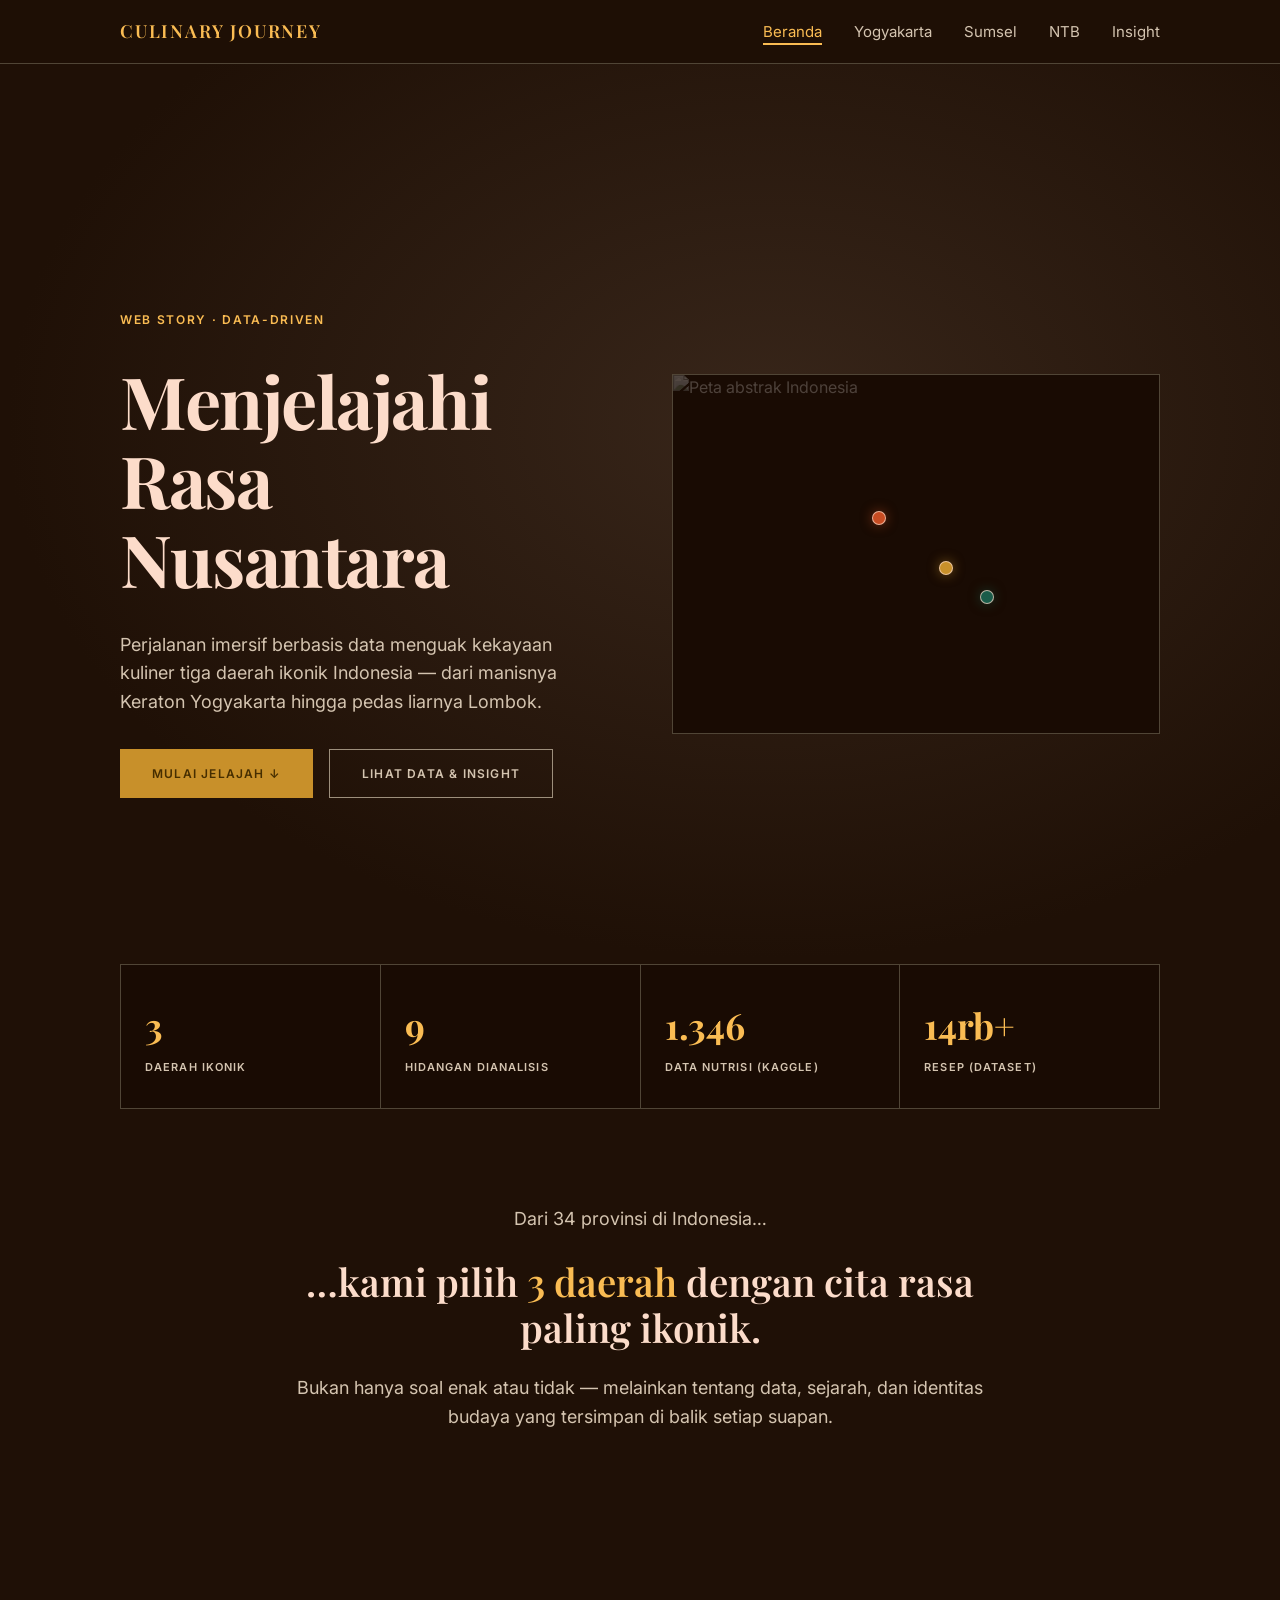
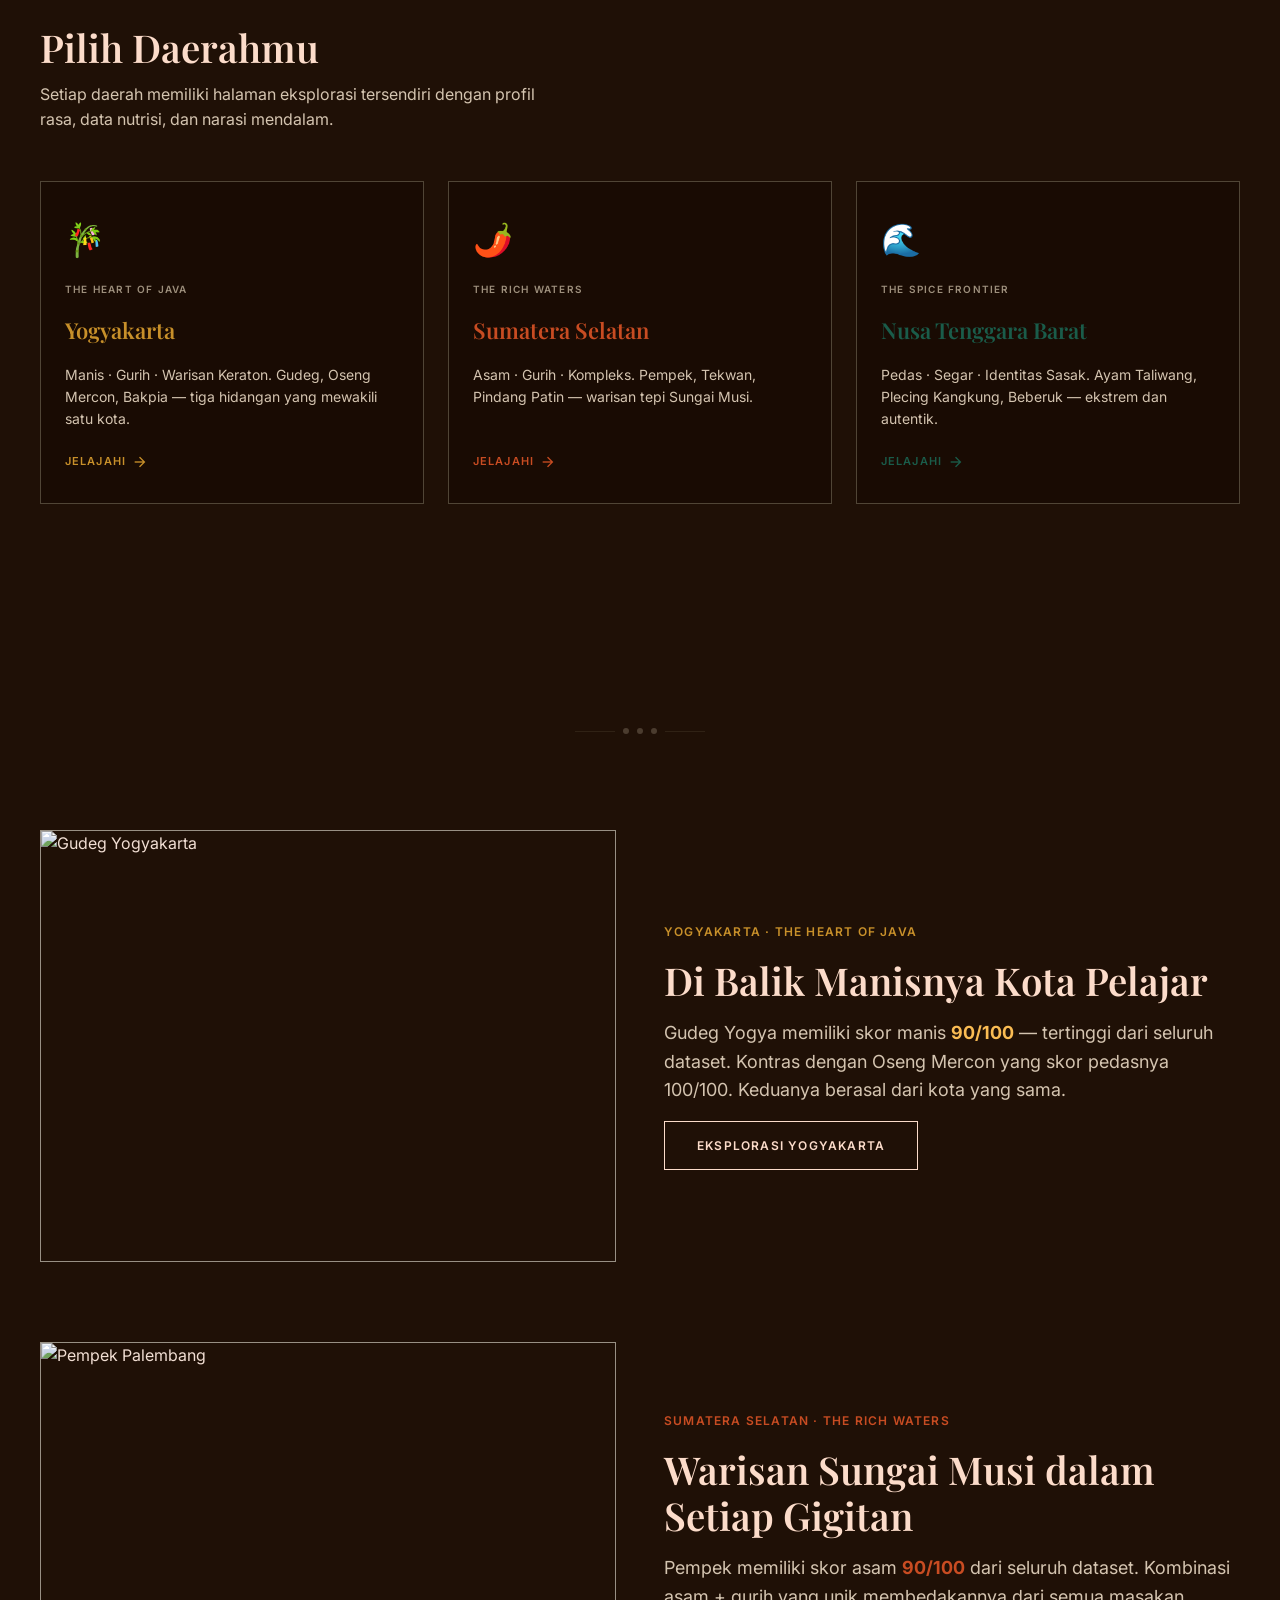
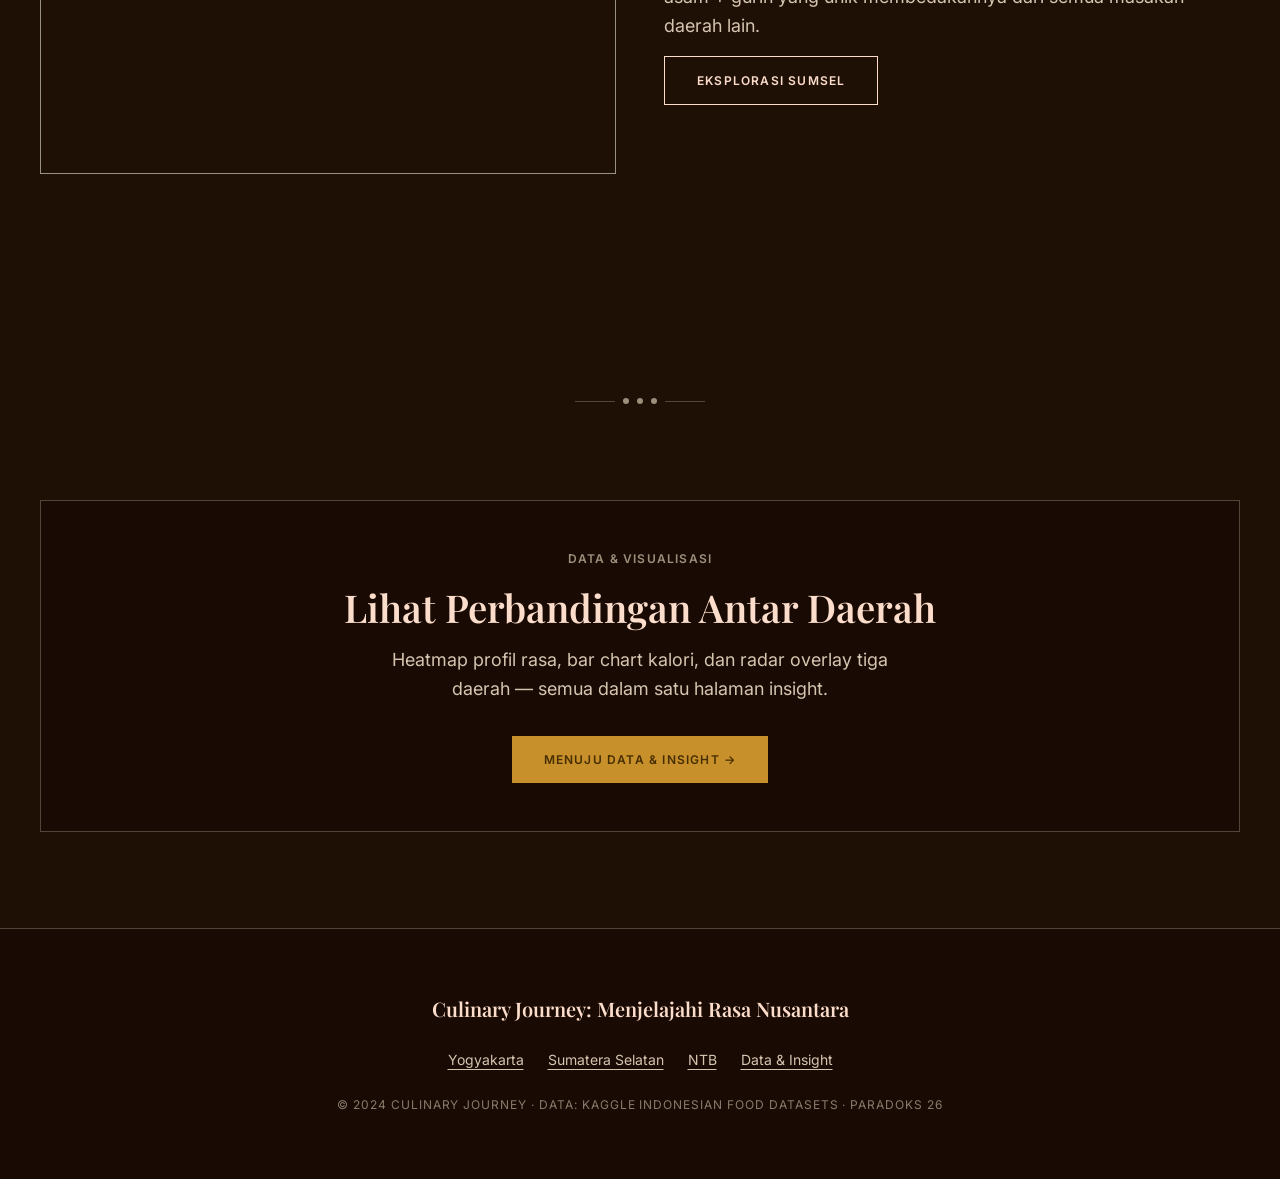
==== culinary-journey/index.html @ a539ce52 "feat: initialize core project structure with landing page, regional sites, and data insights visuali" ====
<!DOCTYPE html>
<html lang="id" class="dark">
<head>
  <meta charset="UTF-8" />
  <meta name="viewport" content="width=device-width, initial-scale=1.0" />
  <title>Culinary Journey: Menjelajahi Rasa Nusantara</title>
  <meta name="description" content="Web story interaktif menjelajahi kuliner ikonik tiga daerah Indonesia: Yogyakarta, Sumatera Selatan, dan Nusa Tenggara Barat." />

  <!-- Fonts & Icons -->
  <link rel="preconnect" href="https://fonts.googleapis.com" />
  <link rel="preconnect" href="https://fonts.gstatic.com" crossorigin />
  <link href="https://fonts.googleapis.com/css2?family=Playfair+Display:wght@400;600;700&family=Inter:wght@400;500;600&display=swap" rel="stylesheet" />
  <link href="https://fonts.googleapis.com/css2?family=Material+Symbols+Outlined:wght,FILL@100..700,0..1&display=swap" rel="stylesheet" />

  <!-- Styles -->
  <link rel="stylesheet" href="assets/css/main.css" />
  <style>
    /* ── Landing-specific styles ── */
    .hero {
      min-height: 100vh;
      display: flex;
      align-items: center;
      position: relative;
      overflow: hidden;
    }
    .hero__bg {
      position: absolute; inset: 0;
      background: radial-gradient(ellipse at 60% 40%, #38261a 0%, #1f1006 70%);
      z-index: 0;
    }
    .hero__inner {
      position: relative; z-index: 1;
      display: grid;
      grid-template-columns: 1fr;
      gap: 3rem;
      align-items: center;
      padding-top: 5rem;
    }
    @media (min-width: 768px) {
      .hero__inner { grid-template-columns: 1fr 1fr; gap: 4rem; }
    }

    /* Map Area */
    .map-area {
      position: relative;
      min-height: 360px;
      border: 1px solid var(--color-outline-variant);
      background-color: var(--color-surface-container-lowest);
      display: flex; align-items: center; justify-content: center;
      overflow: hidden;
    }
    .map-area__img {
      width: 100%; height: 100%;
      object-fit: cover;
      opacity: 0.25;
      filter: grayscale(80%);
      position: absolute; inset: 0;
    }
    .map-pin-group {
      position: absolute;
      display: flex; flex-direction: column; align-items: center;
      cursor: pointer;
      z-index: 2;
      text-decoration: none;
    }
    .map-pin-group:focus-visible { outline: 2px solid var(--color-primary); outline-offset: 4px; }
    .map-pin-group__dot {
      width: 14px; height: 14px;
      border-radius: 50%;
      border: 1px solid rgba(252,220,202,0.7);
      transition: transform 0.3s ease, box-shadow 0.3s ease;
    }
    .map-pin-group:hover .map-pin-group__dot {
      transform: scale(1.6);
      box-shadow: 0 0 16px currentColor;
    }
    .map-pin-group__label {
      margin-top: 8px;
      font-size: 0.625rem; font-weight: 600; letter-spacing: 0.1em; text-transform: uppercase;
      color: var(--color-on-surface);
      opacity: 0;
      transition: opacity 0.3s ease;
      white-space: nowrap;
    }
    .map-pin-group:hover .map-pin-group__label { opacity: 1; }
    .map-pin-group--jogja  { top: 52%; left: 48%; }
    .map-pin-group--sumsel { top: 38%; left: 30%; }
    .map-pin-group--ntb    { top: 60%; left: 62%; }

    /* Region Cards (Landing) */
    .region-cards { display: grid; grid-template-columns: 1fr; gap: 1.5rem; }
    @media (min-width: 640px) { .region-cards { grid-template-columns: repeat(3, 1fr); } }
    .region-card {
      border: 1px solid var(--color-outline-variant);
      background-color: var(--color-surface-container-lowest);
      padding: 2rem 1.5rem;
      display: flex; flex-direction: column; gap: 1rem;
      text-decoration: none;
      transition: border-color 0.3s ease, background-color 0.3s ease;
      cursor: pointer;
    }
    .region-card:hover { border-color: var(--color-primary); background-color: var(--color-surface-container); }
    .region-card__emoji { font-size: 2rem; }
    .region-card__eyebrow { font-size: 0.625rem; font-weight: 600; letter-spacing: 0.12em; text-transform: uppercase; color: var(--color-outline); }
    .region-card__name { font-family: var(--font-display); font-size: 1.375rem; font-weight: 600; color: var(--color-on-surface); }
    .region-card__desc { font-size: 0.875rem; line-height: 1.55; color: var(--color-on-surface-variant); }
    .region-card__cta { font-size: 0.6875rem; font-weight: 600; letter-spacing: 0.1em; text-transform: uppercase; display: flex; align-items: center; gap: 6px; margin-top: auto; padding-top: 0.5rem; }

    /* Z-pattern landing feature articles */
    .landing-feature {
      display: grid; grid-template-columns: 1fr; gap: 3rem; align-items: center;
    }
    @media (min-width: 768px) { .landing-feature { grid-template-columns: 1fr 1fr; } }
    .landing-feature__img {
      aspect-ratio: 4/3; object-fit: cover; width: 100%;
      border: 1px solid var(--color-outline); filter: grayscale(40%);
      transition: filter 0.5s ease;
    }
    .landing-feature__img:hover { filter: grayscale(0%); }
    .landing-feature__content { display: flex; flex-direction: column; gap: 1rem; }

    /* Stats row */
    .stats-bar {
      display: flex; flex-wrap: wrap;
      border: 1px solid var(--color-outline-variant);
      background-color: var(--color-surface-container-lowest);
    }
    .stats-bar__item {
      flex: 1; min-width: 180px;
      padding: 2rem 1.5rem;
      border-right: 1px solid var(--color-outline-variant);
      display: flex; flex-direction: column; gap: 4px;
    }
    .stats-bar__item:last-child { border-right: none; }
    .stats-bar__value { font-family: var(--font-display); font-size: 2.25rem; font-weight: 700; color: var(--color-primary); }
    .stats-bar__label { font-size: 0.6875rem; font-weight: 600; letter-spacing: 0.1em; text-transform: uppercase; color: var(--color-on-surface-variant); }
  </style>
</head>
<body>
  <!-- Reading Progress -->
  <div id="reading-progress" role="progressbar" aria-label="Reading progress"></div>

  <!-- Batik Texture Background -->
  <div class="batik-texture" aria-hidden="true"></div>

  <!-- ── NAVBAR ── -->
  <nav class="navbar" role="navigation" aria-label="Main navigation">
    <div class="navbar__inner">
      <a href="index.html" class="navbar__logo" aria-label="Culinary Journey — Home">Culinary Journey</a>

      <ul class="navbar__links" role="list">
        <li><a href="index.html" class="active">Beranda</a></li>
        <li><a href="yogyakarta.html">Yogyakarta</a></li>
        <li><a href="sumatera-selatan.html">Sumsel</a></li>
        <li><a href="nusa-tenggara-barat.html">NTB</a></li>
        <li><a href="insight.html">Insight</a></li>
      </ul>

      <button class="navbar__hamburger" id="hamburger" aria-label="Buka menu" aria-expanded="false">
        <span class="material-symbols-outlined">menu</span>
      </button>
    </div>
  </nav>

  <!-- Mobile Menu -->
  <div class="navbar__mobile-menu" id="mobile-menu" role="navigation" aria-label="Mobile navigation">
    <a href="index.html">Beranda</a>
    <a href="yogyakarta.html">🎋 Yogyakarta</a>
    <a href="sumatera-selatan.html">🌶️ Sumatera Selatan</a>
    <a href="nusa-tenggara-barat.html">🌊 Nusa Tenggara Barat</a>
    <a href="insight.html">📊 Data & Insight</a>
  </div>

  <main>
    <!-- ── HERO ── -->
    <header class="hero" id="hero">
      <div class="hero__bg" aria-hidden="true"></div>
      <div class="container hero__inner">
        <!-- Copy -->
        <div style="display:flex; flex-direction:column; gap:2rem;">
          <span class="text-label text-primary" style="letter-spacing:0.14em;">Web Story · Data-Driven</span>
          <h1 class="text-display" style="max-width:580px;">
            Menjelajahi<br/>Rasa Nusantara
          </h1>
          <p class="text-body-lg text-muted" style="max-width:440px;">
            Perjalanan imersif berbasis data menguak kekayaan kuliner tiga daerah ikonik Indonesia — dari manisnya Keraton Yogyakarta hingga pedas liarnya Lombok.
          </p>
          <div style="display:flex; flex-wrap:wrap; gap:1rem;">
            <a href="yogyakarta.html" class="btn btn--primary">Mulai Jelajah ↓</a>
            <a href="insight.html" class="btn btn--outline-primary">Lihat Data &amp; Insight</a>
          </div>
        </div>

        <!-- Interactive Map -->
        <div class="map-area" aria-label="Peta Indonesia dengan 3 titik fokus daerah">
          <img class="map-area__img"
               src="https://lh3.googleusercontent.com/aida-public/[base64]"
               alt="Peta abstrak Indonesia" />

          <!-- Yogyakarta Pin -->
          <a class="map-pin-group map-pin-group--jogja" href="yogyakarta.html"
             aria-label="Explore Yogyakarta">
            <div class="map-pin-group__dot" style="background-color:#c8902a; box-shadow:0 0 12px #c8902a88;"></div>
            <span class="map-pin-group__label" style="color:#c8902a;">Yogyakarta</span>
          </a>

          <!-- Sumatera Selatan Pin -->
          <a class="map-pin-group map-pin-group--sumsel" href="sumatera-selatan.html"
             aria-label="Explore Sumatera Selatan">
            <div class="map-pin-group__dot" style="background-color:#c84c22; box-shadow:0 0 12px #c84c2288;"></div>
            <span class="map-pin-group__label" style="color:#c84c22;">Sumatera Selatan</span>
          </a>

          <!-- NTB Pin -->
          <a class="map-pin-group map-pin-group--ntb" href="nusa-tenggara-barat.html"
             aria-label="Explore Nusa Tenggara Barat">
            <div class="map-pin-group__dot" style="background-color:#1a5c4a; box-shadow:0 0 12px #1a5c4a88;"></div>
            <span class="map-pin-group__label" style="color:#1a5c4a;">NTB</span>
          </a>
        </div>
      </div>
    </header>

    <!-- ── STATS ROW ── -->
    <section aria-label="Statistik proyek">
      <div class="container">
        <div class="stats-bar reveal">
          <div class="stats-bar__item">
            <span class="stats-bar__value">3</span>
            <span class="stats-bar__label">Daerah Ikonik</span>
          </div>
          <div class="stats-bar__item">
            <span class="stats-bar__value">9</span>
            <span class="stats-bar__label">Hidangan Dianalisis</span>
          </div>
          <div class="stats-bar__item">
            <span class="stats-bar__value">1.346</span>
            <span class="stats-bar__label">Data Nutrisi (Kaggle)</span>
          </div>
          <div class="stats-bar__item">
            <span class="stats-bar__value">14rb+</span>
            <span class="stats-bar__label">Resep (Dataset)</span>
          </div>
        </div>
      </div>
    </section>

    <!-- ── SCROLLYTELLING INTRO ── -->
    <section class="section container" aria-label="Narasi pengantar">
      <div style="max-width:700px; margin:0 auto; text-align:center;">
        <p class="text-body-lg text-muted reveal" style="margin-bottom:1.5rem;">
          Dari 34 provinsi di Indonesia…
        </p>
        <p class="text-headline-lg reveal reveal--delay-1" style="margin-bottom:1.5rem;">
          …kami pilih <em style="color:var(--color-primary); font-style:normal;">3 daerah</em> dengan cita rasa paling ikonik.
        </p>
        <p class="text-body-lg text-muted reveal reveal--delay-2">
          Bukan hanya soal enak atau tidak — melainkan tentang data, sejarah, dan identitas budaya yang tersimpan di balik setiap suapan.
        </p>
      </div>
    </section>

    <!-- ── REGION CARDS ── -->
    <section class="section container" aria-label="Pilih daerah eksplorasi">
      <h2 class="text-headline-lg reveal" style="margin-bottom:0.75rem;">Pilih Daerahmu</h2>
      <p class="text-body-md text-muted reveal reveal--delay-1" style="margin-bottom:3rem; max-width:520px;">
        Setiap daerah memiliki halaman eksplorasi tersendiri dengan profil rasa, data nutrisi, dan narasi mendalam.
      </p>

      <div class="region-cards" data-stagger>
        <!-- Yogyakarta -->
        <a class="region-card reveal" href="yogyakarta.html" data-stagger-child>
          <div class="region-card__emoji">🎋</div>
          <span class="region-card__eyebrow">The Heart of Java</span>
          <h3 class="region-card__name" style="color:#c8902a;">Yogyakarta</h3>
          <p class="region-card__desc">Manis · Gurih · Warisan Keraton. Gudeg, Oseng Mercon, Bakpia — tiga hidangan yang mewakili satu kota.</p>
          <span class="region-card__cta" style="color:#c8902a;">
            Jelajahi <span class="material-symbols-outlined" style="font-size:1rem;">arrow_forward</span>
          </span>
        </a>

        <!-- Sumatera Selatan -->
        <a class="region-card reveal reveal--delay-1" href="sumatera-selatan.html" data-stagger-child>
          <div class="region-card__emoji">🌶️</div>
          <span class="region-card__eyebrow">The Rich Waters</span>
          <h3 class="region-card__name" style="color:#c84c22;">Sumatera Selatan</h3>
          <p class="region-card__desc">Asam · Gurih · Kompleks. Pempek, Tekwan, Pindang Patin — warisan tepi Sungai Musi.</p>
          <span class="region-card__cta" style="color:#c84c22;">
            Jelajahi <span class="material-symbols-outlined" style="font-size:1rem;">arrow_forward</span>
          </span>
        </a>

        <!-- NTB -->
        <a class="region-card reveal reveal--delay-2" href="nusa-tenggara-barat.html" data-stagger-child>
          <div class="region-card__emoji">🌊</div>
          <span class="region-card__eyebrow">The Spice Frontier</span>
          <h3 class="region-card__name" style="color:#1a5c4a;">Nusa Tenggara Barat</h3>
          <p class="region-card__desc">Pedas · Segar · Identitas Sasak. Ayam Taliwang, Plecing Kangkung, Beberuk — ekstrem dan autentik.</p>
          <span class="region-card__cta" style="color:#1a5c4a;">
            Jelajahi <span class="material-symbols-outlined" style="font-size:1rem;">arrow_forward</span>
          </span>
        </a>
      </div>
    </section>

    <!-- ── Z-PATTERN: YOGYAKARTA FEATURE ── -->
    <section class="section container" aria-label="Feature Yogyakarta">
      <div class="batik-divider" aria-hidden="true">
        <span class="batik-divider__line"></span>
        <span class="batik-divider__dot"></span>
        <span class="batik-divider__dot"></span>
        <span class="batik-divider__dot"></span>
        <span class="batik-divider__line"></span>
      </div>

      <article class="landing-feature" style="margin-top:4rem;">
        <div class="reveal">
          <img class="landing-feature__img"
               src="https://lh3.googleusercontent.com/aida-public/[base64]"
               alt="Gudeg Yogyakarta" />
        </div>
        <div class="landing-feature__content reveal reveal--delay-1">
          <span class="text-label" style="color:#c8902a;">Yogyakarta · The Heart of Java</span>
          <h2 class="text-headline-lg">Di Balik Manisnya Kota Pelajar</h2>
          <p class="text-body-lg text-muted">
            Gudeg Yogya memiliki skor manis <strong style="color:var(--color-primary);">90/100</strong> — tertinggi dari seluruh dataset. Kontras dengan Oseng Mercon yang skor pedasnya 100/100. Keduanya berasal dari kota yang sama.
          </p>
          <a href="yogyakarta.html" class="btn btn--outline" style="align-self:flex-start;">Eksplorasi Yogyakarta</a>
        </div>
      </article>

      <!-- Reversed Z: Sumatera Selatan -->
      <article class="landing-feature" style="margin-top:5rem;">
        <div class="landing-feature__content reveal" style="order:2;">
          <span class="text-label" style="color:#c84c22;">Sumatera Selatan · The Rich Waters</span>
          <h2 class="text-headline-lg">Warisan Sungai Musi dalam Setiap Gigitan</h2>
          <p class="text-body-lg text-muted">
            Pempek memiliki skor asam <strong style="color:#c84c22;">90/100</strong> dari seluruh dataset. Kombinasi asam + gurih yang unik membedakannya dari semua masakan daerah lain.
          </p>
          <a href="sumatera-selatan.html" class="btn btn--outline" style="align-self:flex-start;">Eksplorasi Sumsel</a>
        </div>
        <div class="reveal reveal--delay-1" style="order:1;">
          <img class="landing-feature__img"
               src="https://lh3.googleusercontent.com/aida-public/[base64]"
               alt="Pempek Palembang" />
        </div>
      </article>
    </section>

    <!-- ── CTA INSIGHT ── -->
    <section class="section container" style="text-align:center;" aria-label="CTA Data Insight">
      <div class="batik-divider reveal" aria-hidden="true">
        <span class="batik-divider__line"></span>
        <span class="batik-divider__dot"></span>
        <span class="batik-divider__dot"></span>
        <span class="batik-divider__dot"></span>
        <span class="batik-divider__line"></span>
      </div>
      <div class="reveal" style="margin-top:4rem; padding:3rem; border:1px solid var(--color-outline-variant); background-color:var(--color-surface-container-lowest);">
        <span class="text-label text-outline" style="display:block; margin-bottom:1rem;">Data &amp; Visualisasi</span>
        <h2 class="text-headline-lg" style="margin-bottom:1rem;">Lihat Perbandingan Antar Daerah</h2>
        <p class="text-body-lg text-muted" style="max-width:500px; margin:0 auto 2rem;">
          Heatmap profil rasa, bar chart kalori, dan radar overlay tiga daerah — semua dalam satu halaman insight.
        </p>
        <a href="insight.html" class="btn btn--primary">Menuju Data &amp; Insight →</a>
      </div>
    </section>
  </main>

  <!-- ── FOOTER ── -->
  <footer class="footer" role="contentinfo">
    <div class="footer__inner">
      <div class="footer__logo">Culinary Journey: Menjelajahi Rasa Nusantara</div>
      <nav class="footer__links" aria-label="Footer navigation">
        <a href="yogyakarta.html">Yogyakarta</a>
        <a href="sumatera-selatan.html">Sumatera Selatan</a>
        <a href="nusa-tenggara-barat.html">NTB</a>
        <a href="insight.html">Data &amp; Insight</a>
      </nav>
      <p class="footer__copy">© 2024 Culinary Journey · Data: Kaggle Indonesian Food Datasets · PARADOKS 26</p>
    </div>
  </footer>

  <!-- Scripts -->
  <script src="assets/js/main.js"></script>
</body>
</html>
---- culinary-journey/assets/css/main.css ----
/* =========================================
   CULINARY JOURNEY — DESIGN SYSTEM (main.css)
   Extracted from Stitch Design: Nusantara Narrative
   ========================================= */

@import url('https://fonts.googleapis.com/css2?family=Playfair+Display:wght@400;600;700&family=Inter:wght@400;500;600&display=swap');
@import url('https://fonts.googleapis.com/css2?family=Material+Symbols+Outlined:wght,FILL@100..700,0..1&display=swap');

/* ── CSS Custom Properties (Design Tokens) ── */
:root {
  /* Colors */
  --color-background:              #1f1006;
  --color-surface:                 #1f1006;
  --color-surface-dim:             #1f1006;
  --color-surface-container-low:   #28180d;
  --color-surface-container:       #2d1c10;
  --color-surface-container-high:  #38261a;
  --color-surface-container-highest: #443124;
  --color-surface-container-lowest: #190b03;
  --color-surface-bright:          #493528;
  --color-surface-variant:         #443124;

  --color-on-surface:              #fcdcca;
  --color-on-surface-variant:      #d4c4b0;
  --color-on-background:           #fcdcca;

  --color-outline:                 #9d8f7c;
  --color-outline-variant:         #504536;

  --color-primary:                 #fabc53;
  --color-primary-container:       #c8902a;
  --color-on-primary:              #432c00;
  --color-on-primary-container:    #462e00;

  --color-secondary:               #ffb59f;
  --color-secondary-container:     #822808;
  --color-on-secondary:            #5e1700;
  --color-on-secondary-container:  #ff9b7c;

  /* Regional Accents */
  --color-jogja:    #c8902a;
  --color-sumsel:   #c84c22;
  --color-ntb:      #1a5c4a;

  /* Typography */
  --font-display:   'Playfair Display', Georgia, serif;
  --font-body:      'Inter', Arial, sans-serif;

  /* Spacing */
  --spacing-unit:   8px;
  --spacing-gutter: 24px;
  --margin-mobile:  20px;
  --margin-desktop: 80px;
  --container-max:  1200px;

  /* Transition */
  --transition-base: 300ms ease;
}

/* ── Reset & Base ── */
*, *::before, *::after { box-sizing: border-box; margin: 0; padding: 0; }

html { scroll-behavior: smooth; font-size: 16px; }

body {
  background-color: var(--color-background);
  color: var(--color-on-surface);
  font-family: var(--font-body);
  line-height: 1.6;
  overflow-x: hidden;
  -webkit-font-smoothing: antialiased;
}

img { display: block; max-width: 100%; }
a { color: inherit; text-decoration: none; }
button { cursor: pointer; font-family: inherit; border: none; background: none; }

/* ── Material Symbols ── */
.material-symbols-outlined {
  font-variation-settings: 'FILL' 0, 'wght' 400, 'GRAD' 0, 'opsz' 24;
  vertical-align: middle;
}

/* ── Typography Scale ── */
.text-display    { font-family: var(--font-display); font-size: clamp(2.5rem, 6vw, 4.5rem); font-weight: 700; line-height: 1.1; letter-spacing: -0.02em; }
.text-headline-lg{ font-family: var(--font-display); font-size: clamp(1.75rem, 3vw, 2.5rem); font-weight: 600; line-height: 1.2; }
.text-headline-md{ font-family: var(--font-display); font-size: 1.5rem; font-weight: 600; line-height: 1.3; }
.text-body-lg    { font-family: var(--font-body);    font-size: 1.125rem; line-height: 1.6; }
.text-body-md    { font-family: var(--font-body);    font-size: 1rem;    line-height: 1.6; }
.text-label      { font-family: var(--font-body);    font-size: 0.75rem; font-weight: 600; letter-spacing: 0.1em; text-transform: uppercase; }
.text-chart      { font-family: var(--font-body);    font-size: 0.6875rem; font-weight: 500; }

/* Color utility */
.text-primary          { color: var(--color-primary); }
.text-muted            { color: var(--color-on-surface-variant); }
.text-outline          { color: var(--color-outline); }

/* ── Reading Progress Bar ── */
#reading-progress {
  position: fixed;
  top: 0; left: 0;
  height: 3px;
  width: 0%;
  background-color: var(--color-primary-container);
  z-index: 200;
  transition: width 100ms linear;
}

/* ── Sticky Navigation ── */
.navbar {
  position: fixed;
  top: 0; left: 0; right: 0;
  height: 64px;
  background-color: rgba(31, 16, 6, 0.92);
  backdrop-filter: blur(8px);
  border-bottom: 1px solid var(--color-outline-variant);
  z-index: 100;
  display: flex;
  align-items: center;
}

.navbar__inner {
  width: 100%;
  max-width: var(--container-max);
  margin: 0 auto;
  padding: 0 var(--margin-mobile);
  display: flex;
  align-items: center;
  justify-content: space-between;
  gap: var(--spacing-gutter);
}

.navbar__logo {
  font-family: var(--font-display);
  font-size: 1.125rem;
  font-weight: 600;
  color: var(--color-primary);
  letter-spacing: 0.1em;
  text-transform: uppercase;
  white-space: nowrap;
}

.navbar__links {
  display: none;
  gap: 2rem;
  list-style: none;
}

.navbar__links a {
  font-size: 0.9375rem;
  color: var(--color-on-surface-variant);
  transition: color var(--transition-base);
}
.navbar__links a:hover,
.navbar__links a.active { color: var(--color-primary); border-bottom: 2px solid var(--color-primary); padding-bottom: 2px; }

.navbar__back {
  display: flex;
  align-items: center;
  gap: 6px;
  font-family: var(--font-body);
  font-size: 0.75rem;
  font-weight: 600;
  letter-spacing: 0.1em;
  text-transform: uppercase;
  color: var(--color-on-surface-variant);
  border: 1px solid var(--color-outline);
  padding: 8px 16px;
  transition: color var(--transition-base), border-color var(--transition-base);
}
.navbar__back:hover { color: var(--color-primary); border-color: var(--color-primary); }

.navbar__hamburger {
  color: var(--color-on-surface-variant);
  font-size: 1.5rem;
}

/* Mobile nav drawer */
.navbar__mobile-menu {
  display: none;
  position: fixed;
  top: 64px; left: 0; right: 0;
  background-color: var(--color-surface-container);
  border-bottom: 1px solid var(--color-outline-variant);
  z-index: 99;
  flex-direction: column;
  padding: 1rem var(--margin-mobile);
  gap: 1rem;
}
.navbar__mobile-menu.open { display: flex; }
.navbar__mobile-menu a {
  font-size: 1rem;
  color: var(--color-on-surface-variant);
  padding: 8px 0;
  border-bottom: 1px solid var(--color-outline-variant);
  transition: color var(--transition-base);
}
.navbar__mobile-menu a:hover { color: var(--color-primary); }

@media (min-width: 768px) {
  .navbar__inner { padding: 0 var(--margin-desktop); }
  .navbar__links { display: flex; }
  .navbar__hamburger { display: none; }
}

/* ── Main Content Offset ── */
main { padding-top: 64px; }

/* ── Section Containers ── */
.container {
  max-width: var(--container-max);
  margin: 0 auto;
  padding: 0 var(--margin-mobile);
}
@media (min-width: 768px) {
  .container { padding: 0 var(--margin-desktop); }
}

.section { padding: 6rem 0; }
.section--lg { padding: 8rem 0; }

/* ── Batik Background Texture ── */
.batik-texture {
  position: fixed;
  inset: 0;
  background-image: radial-gradient(circle, #9A8070 1px, transparent 1px);
  background-size: 24px 24px;
  opacity: 0.04;
  pointer-events: none;
  z-index: 0;
}

/* ── Batik Divider ── */
.batik-divider {
  display: flex;
  justify-content: center;
  align-items: center;
  gap: 8px;
  padding: 2rem 0;
  opacity: 0.35;
}
.batik-divider__dot {
  width: 6px; height: 6px;
  border-radius: 50%;
  background-color: var(--color-outline);
}
.batik-divider__line {
  width: 40px; height: 1px;
  background-color: var(--color-outline-variant);
}

/* ── Buttons ── */
.btn {
  display: inline-flex;
  align-items: center;
  gap: 8px;
  font-family: var(--font-body);
  font-size: 0.75rem;
  font-weight: 600;
  letter-spacing: 0.1em;
  text-transform: uppercase;
  padding: 14px 32px;
  border: none;
  transition: background-color var(--transition-base), color var(--transition-base);
  border-radius: 0;
}
.btn--primary {
  background-color: var(--color-primary-container);
  color: var(--color-on-primary-container);
}
.btn--primary:hover { background-color: var(--color-primary); }

.btn--outline {
  background-color: transparent;
  border: 1px solid var(--color-on-surface);
  color: var(--color-on-surface);
}
.btn--outline:hover { background-color: var(--color-on-surface); color: var(--color-background); }

.btn--outline-primary {
  background-color: transparent;
  border: 1px solid var(--color-outline);
  color: var(--color-on-surface-variant);
}
.btn--outline-primary:hover { border-color: var(--color-primary); color: var(--color-primary); }

/* ── Dish Cards ── */
.dish-card {
  border: 1px solid var(--color-outline);
  background-color: var(--color-surface-container-lowest);
  display: flex;
  flex-direction: column;
  cursor: pointer;
  transition: border-color var(--transition-base), transform var(--transition-base);
  position: relative;
  overflow: hidden;
}
.dish-card:hover { border-color: var(--color-primary); }

.dish-card__img-wrap {
  aspect-ratio: 4/3;
  overflow: hidden;
  border-bottom: 1px solid var(--color-outline);
  background-color: var(--color-surface);
}
.dish-card__img-wrap img {
  width: 100%; height: 100%; object-fit: cover;
  filter: grayscale(100%) opacity(0.8);
  transition: filter 0.5s ease, opacity 0.5s ease;
}
.dish-card:hover .dish-card__img-wrap img { filter: grayscale(0%) opacity(1); }

.dish-card__body { padding: 1.5rem; flex-grow: 1; display: flex; flex-direction: column; }
.dish-card__title { font-family: var(--font-display); font-size: 1.25rem; font-weight: 600; color: var(--color-on-surface); margin-bottom: 1rem; }
.dish-card__tag {
  display: inline-block;
  font-size: 0.6875rem; font-weight: 600; letter-spacing: 0.08em; text-transform: uppercase;
  color: var(--color-primary);
  border: 1px solid var(--color-primary);
  padding: 2px 8px;
  margin-bottom: 1rem;
}
.dish-card__flavor-bars { margin-top: auto; display: flex; flex-direction: column; gap: 10px; }

/* ── Flavor Bar ── */
.flavor-bar { display: flex; align-items: center; gap: 12px; }
.flavor-bar__label { font-size: 0.6875rem; font-weight: 600; letter-spacing: 0.08em; text-transform: uppercase; color: var(--color-on-surface-variant); width: 48px; text-align: right; flex-shrink: 0; }
.flavor-bar__track { flex: 1; height: 2px; background-color: var(--color-surface-container-high); position: relative; }
.flavor-bar__fill  { height: 100%; background-color: var(--color-primary-container); position: absolute; left: 0; top: 0; transition: width 0.8s ease; }
.flavor-bar__fill--hot { background-color: var(--color-secondary-container); }

/* ── Dish Grid ── */
.dish-grid {
  display: grid;
  grid-template-columns: 1fr;
  gap: var(--spacing-gutter);
}
@media (min-width: 640px)  { .dish-grid { grid-template-columns: repeat(2, 1fr); } }
@media (min-width: 1024px) { .dish-grid { grid-template-columns: repeat(3, 1fr); } }

/* ── Filter Tabs ── */
.filter-tabs { display: flex; gap: 4px; flex-wrap: wrap; margin-bottom: 2.5rem; }
.filter-tab {
  font-size: 0.75rem; font-weight: 600; letter-spacing: 0.08em; text-transform: uppercase;
  padding: 8px 20px;
  border: 1px solid var(--color-outline-variant);
  color: var(--color-on-surface-variant);
  background: transparent;
  transition: all var(--transition-base);
  cursor: pointer;
}
.filter-tab:hover  { border-color: var(--color-primary); color: var(--color-primary); }
.filter-tab.active { background-color: var(--color-primary-container); border-color: var(--color-primary-container); color: var(--color-on-primary-container); }

/* ── Stats Row ── */
.stats-row { display: flex; flex-wrap: wrap; gap: 2rem; }
.stat-item { display: flex; flex-direction: column; gap: 4px; }
.stat-item__value { font-family: var(--font-display); font-size: 2rem; font-weight: 700; color: var(--color-primary); }
.stat-item__label { font-size: 0.75rem; font-weight: 600; letter-spacing: 0.1em; text-transform: uppercase; color: var(--color-on-surface-variant); }

/* ── Scrollytelling Fade-In ── */
.reveal {
  opacity: 0;
  transform: translateY(28px);
  transition: opacity 0.7s ease, transform 0.7s ease;
}
.reveal.visible { opacity: 1; transform: translateY(0); }
.reveal--delay-1 { transition-delay: 0.1s; }
.reveal--delay-2 { transition-delay: 0.2s; }
.reveal--delay-3 { transition-delay: 0.3s; }

/* ── Footer ── */
.footer {
  background-color: var(--color-surface-container-lowest);
  border-top: 1px solid var(--color-outline-variant);
  padding: 4rem 0;
  position: relative;
  z-index: 1;
}
.footer__inner {
  max-width: var(--container-max);
  margin: 0 auto;
  padding: 0 var(--margin-mobile);
  display: flex;
  flex-direction: column;
  align-items: center;
  gap: 1.5rem;
  text-align: center;
}
@media (min-width: 768px) { .footer__inner { padding: 0 var(--margin-desktop); } }
.footer__logo { font-family: var(--font-display); font-size: 1.25rem; font-weight: 600; color: var(--color-on-surface); }
.footer__links { display: flex; flex-wrap: wrap; justify-content: center; gap: 1.5rem; }
.footer__links a { font-size: 0.875rem; color: var(--color-on-surface-variant); text-decoration: underline; text-underline-offset: 4px; transition: color var(--transition-base); }
.footer__links a:hover { color: var(--color-primary); }
.footer__copy { font-size: 0.75rem; letter-spacing: 0.08em; text-transform: uppercase; color: var(--color-on-surface-variant); opacity: 0.6; }

/* ── Inline Map (SVG) ── */
.map-wrapper { position: relative; width: 100%; }
.map-pin {
  position: absolute;
  display: flex; flex-direction: column; align-items: center;
  cursor: pointer;
  group: true;
}
.map-pin__dot {
  width: 14px; height: 14px;
  border-radius: 50%;
  border: 1px solid var(--color-on-surface);
  transition: transform 0.3s ease;
}
.map-pin:hover .map-pin__dot { transform: scale(1.5); }
.map-pin__label {
  margin-top: 6px;
  font-size: 0.6875rem; font-weight: 600; letter-spacing: 0.08em; text-transform: uppercase;
  color: var(--color-on-surface);
  opacity: 0;
  transition: opacity 0.3s ease;
  white-space: nowrap;
}
.map-pin:hover .map-pin__label { opacity: 1; }

/* ── Region Page Header ── */
.region-header { padding: 6rem 0 3rem; position: relative; z-index: 1; }
.region-header__eyebrow { font-size: 0.75rem; font-weight: 600; letter-spacing: 0.12em; text-transform: uppercase; margin-bottom: 1rem; }
.region-header__title { margin-bottom: 1.5rem; }
.region-header__desc { max-width: 600px; color: var(--color-on-surface-variant); font-size: 1.125rem; line-height: 1.6; margin-bottom: 2rem; }
.region-header__divider { display: flex; align-items: center; gap: 12px; margin-top: 2rem; }
.region-header__divider-line { flex: 1; height: 1px; background-color: var(--color-outline-variant); }
.region-header__divider-icon { color: var(--color-outline); font-size: 1.25rem; }

/* ── Chart Styles ── */
.chart-section { margin-bottom: 5rem; }
.chart-section__title { font-family: var(--font-display); font-size: 1.75rem; font-weight: 600; margin-bottom: 0.75rem; }
.chart-section__desc { color: var(--color-on-surface-variant); font-size: 1rem; max-width: 560px; margin-bottom: 2.5rem; }

.bar-chart-row { display: flex; align-items: center; gap: 12px; margin-bottom: 1rem; }
.bar-chart-row__label { font-size: 0.6875rem; font-weight: 500; color: var(--color-on-surface-variant); width: 160px; text-align: right; flex-shrink: 0; }
.bar-chart-row__track { flex: 1; height: 24px; background-color: transparent; position: relative; }
.bar-chart-row__track-bg { position: absolute; inset: 50% 0; height: 1px; background-color: var(--color-surface-container-high); }
.bar-chart-row__fill { position: absolute; left: 0; top: 0; height: 100%; transition: width 1s ease; }
.bar-chart-row__value { position: absolute; right: -36px; top: 50%; transform: translateY(-50%); font-size: 0.6875rem; color: var(--color-on-surface); white-space: nowrap; }

.heatmap-table { width: 100%; border-collapse: collapse; border: 1px solid var(--color-outline-variant); }
.heatmap-table th, .heatmap-table td { padding: 1rem 1.25rem; border: 1px solid var(--color-outline-variant); text-align: center; font-size: 0.75rem; }
.heatmap-table th { font-weight: 600; letter-spacing: 0.08em; text-transform: uppercase; color: var(--color-on-surface-variant); background-color: var(--color-surface-container-lowest); }
.heatmap-table td:first-child { text-align: left; font-size: 0.9375rem; color: var(--color-on-surface); }

/* ── Radar Chart Canvas ── */
.radar-wrap { position: relative; max-width: 320px; margin: 0 auto; }

/* ── Modal (Detail Hidangan) ── */
.modal-overlay {
  position: fixed; inset: 0;
  background-color: rgba(25, 11, 3, 0.85);
  z-index: 500;
  display: flex; align-items: center; justify-content: center;
  padding: 1rem;
  opacity: 0; pointer-events: none;
  transition: opacity 0.3s ease;
}
.modal-overlay.open { opacity: 1; pointer-events: auto; }
.modal {
  background-color: var(--color-surface-container);
  border: 1px solid var(--color-outline);
  max-width: 900px; width: 100%;
  max-height: 90vh;
  overflow-y: auto;
  display: grid;
  grid-template-columns: 1fr;
  transform: translateY(20px);
  transition: transform 0.3s ease;
}
.modal-overlay.open .modal { transform: translateY(0); }
@media (min-width: 640px) { .modal { grid-template-columns: 1fr 1fr; } }
.modal__img { aspect-ratio: 1/1; object-fit: cover; width: 100%; }
.modal__body { padding: 2rem; display: flex; flex-direction: column; gap: 1.5rem; overflow-y: auto; }
.modal__close {
  position: absolute; top: 12px; right: 12px;
  background-color: var(--color-surface-container);
  border: 1px solid var(--color-outline);
  color: var(--color-on-surface);
  width: 36px; height: 36px;
  display: flex; align-items: center; justify-content: center;
  font-size: 1.25rem;
  transition: color var(--transition-base), border-color var(--transition-base);
}
.modal__close:hover { color: var(--color-primary); border-color: var(--color-primary); }
.modal__region-tag { font-size: 0.6875rem; font-weight: 600; letter-spacing: 0.1em; text-transform: uppercase; }
.modal__title { font-family: var(--font-display); font-size: 1.75rem; font-weight: 700; color: var(--color-on-surface); }
.modal__desc { font-size: 1rem; line-height: 1.65; color: var(--color-on-surface-variant); }
.modal__section-title { font-size: 0.6875rem; font-weight: 600; letter-spacing: 0.1em; text-transform: uppercase; color: var(--color-outline); margin-bottom: 0.75rem; }
.chip-list { display: flex; flex-wrap: wrap; gap: 6px; }
.chip {
  font-size: 0.6875rem; font-weight: 500; letter-spacing: 0.06em;
  border: 1px solid var(--color-outline);
  color: var(--color-on-surface-variant);
  padding: 4px 10px;
}
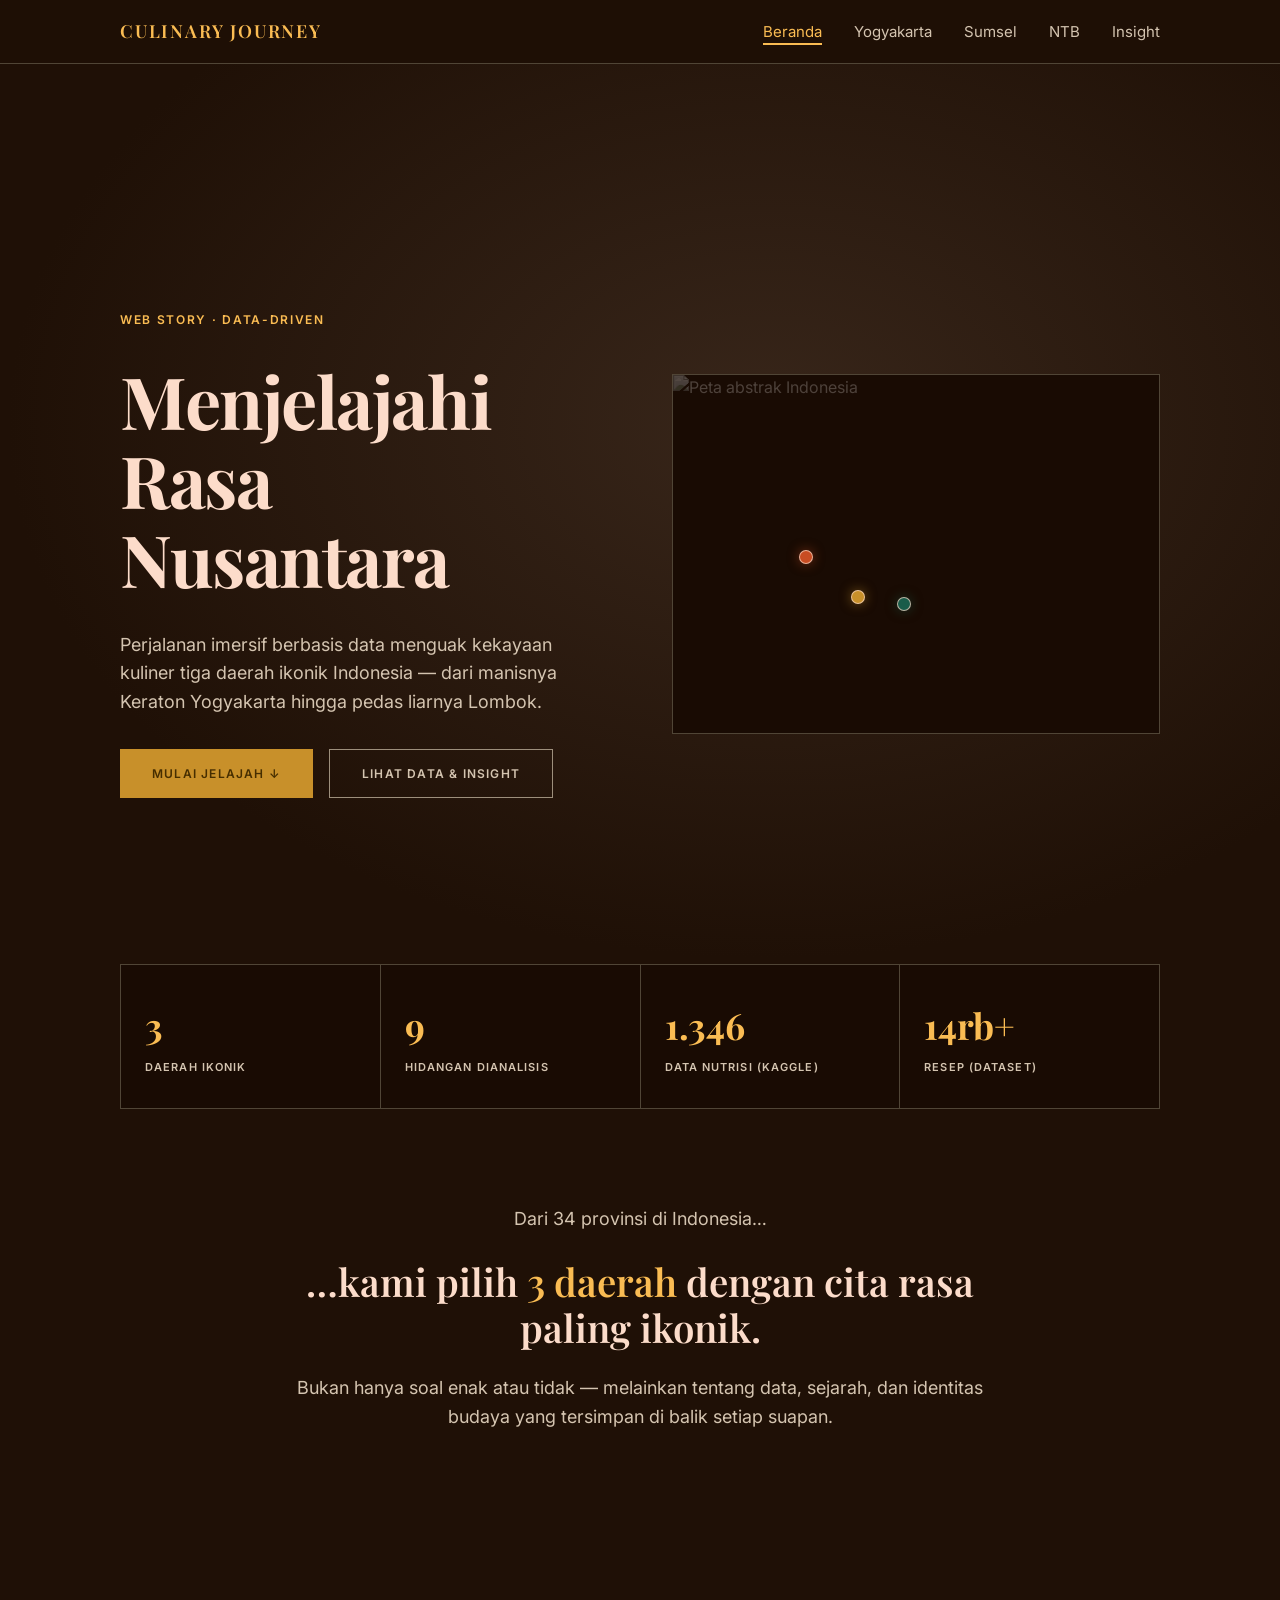
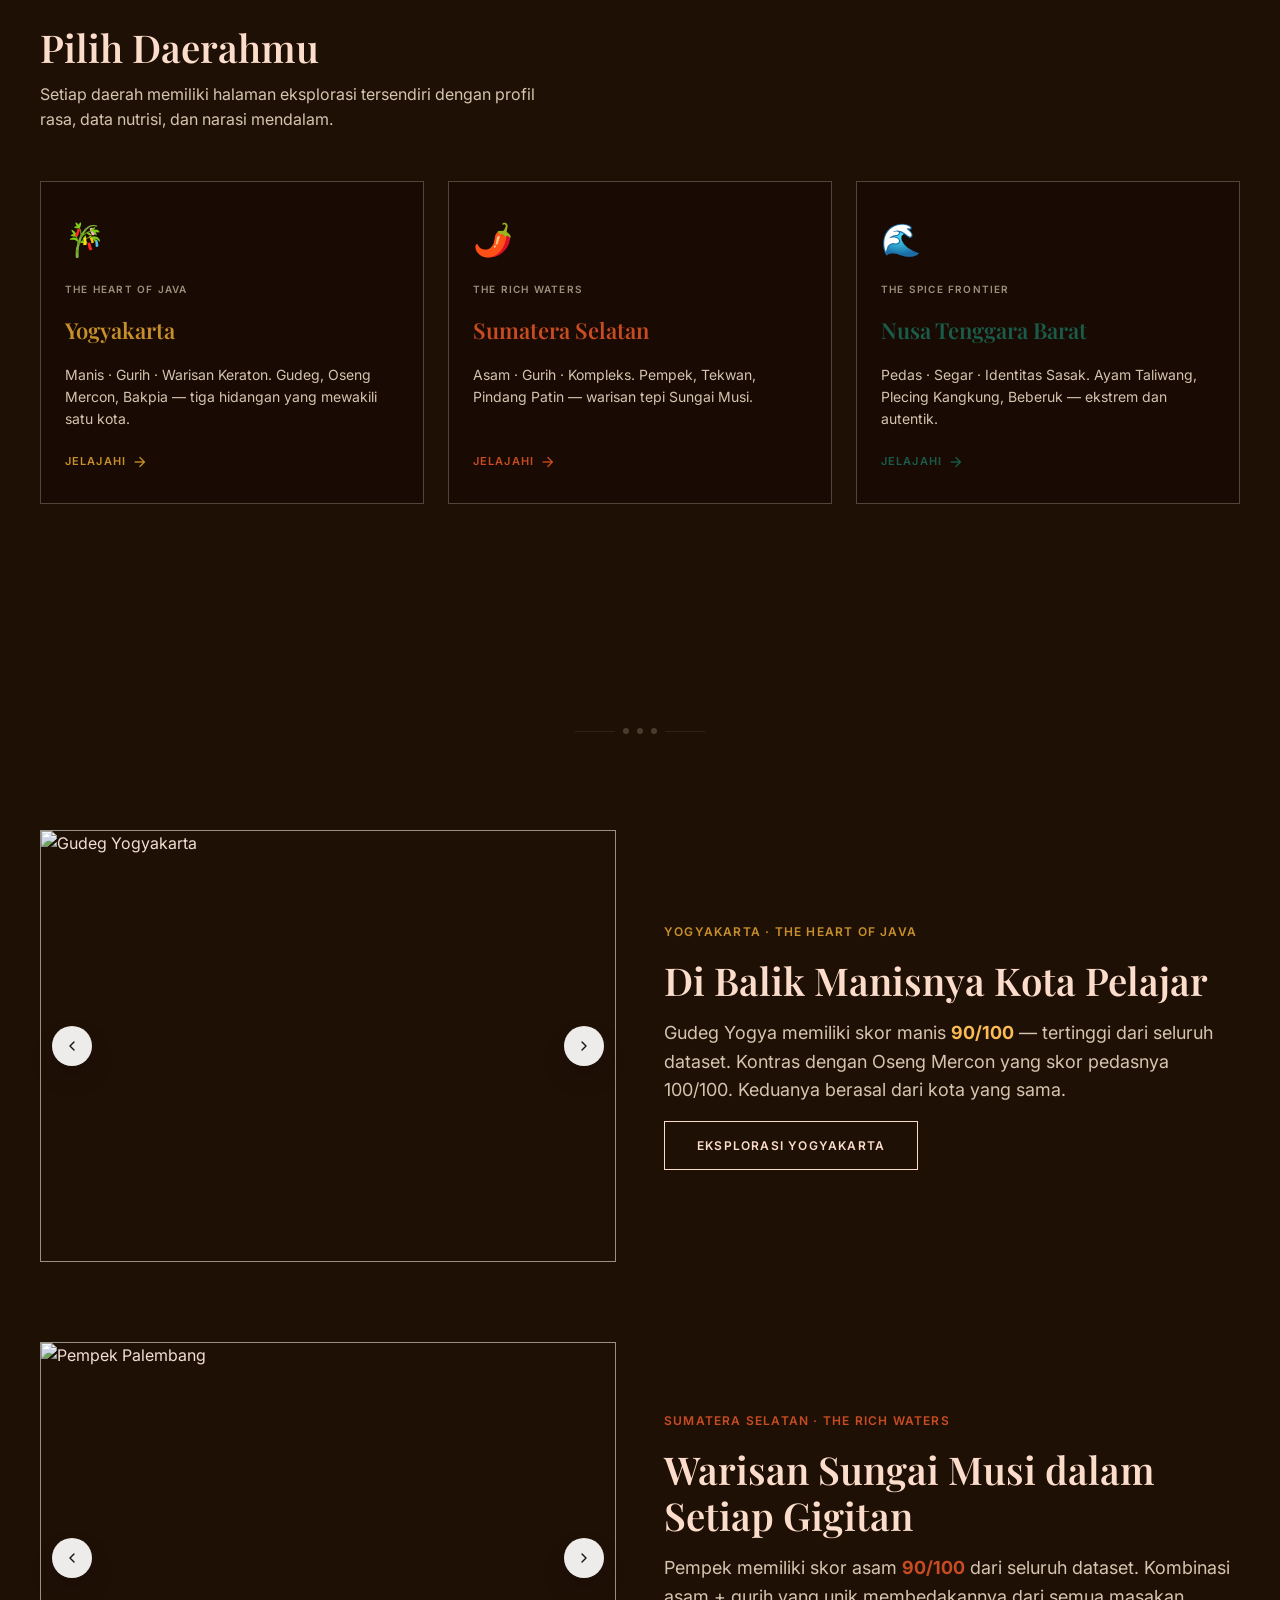
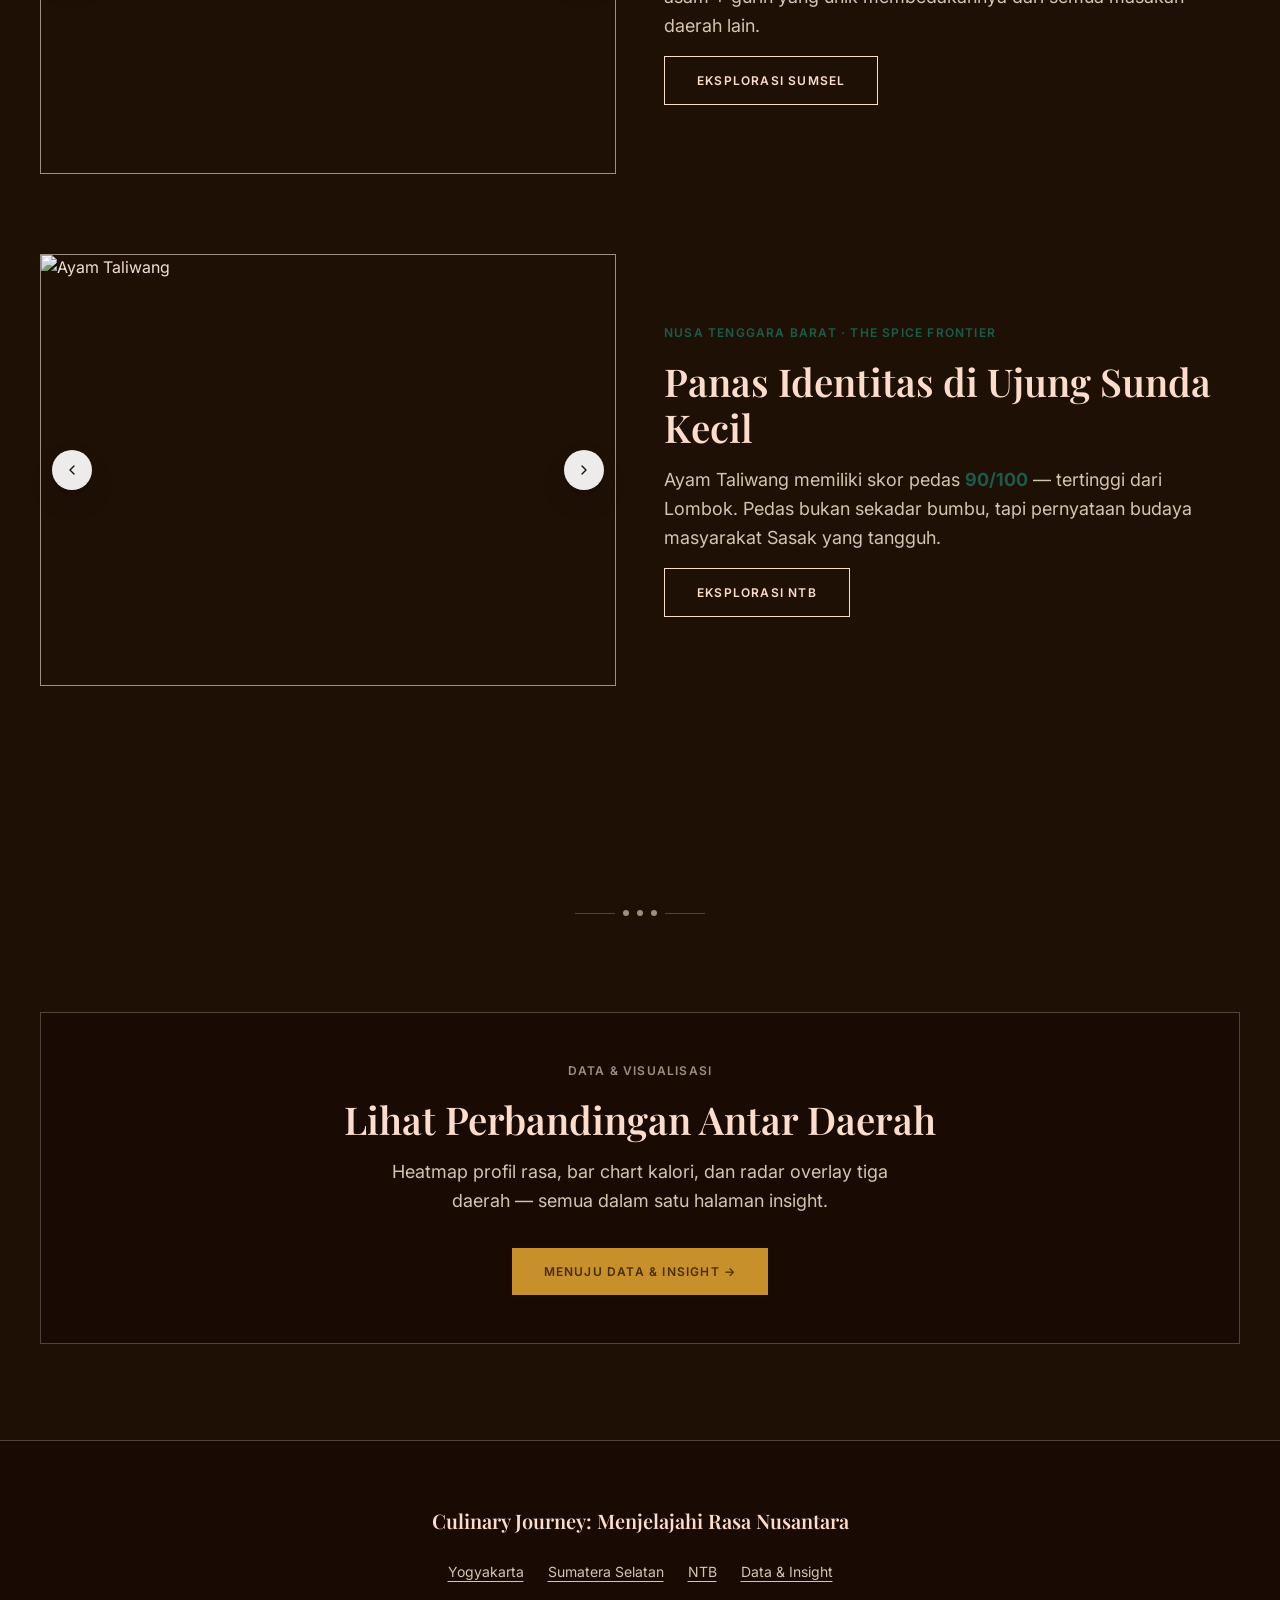
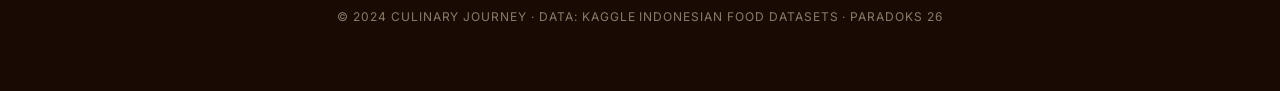
==== commit d4b5b965: "Menambahkan caroussel dan penyesuaian css serta logic pada region.js" ====
--- a/culinary-journey/index.html
+++ b/culinary-journey/index.html
@@ -1,16 +1,21 @@
 <!DOCTYPE html>
 <html lang="id" class="dark">
+
 <head>
   <meta charset="UTF-8" />
   <meta name="viewport" content="width=device-width, initial-scale=1.0" />
   <title>Culinary Journey: Menjelajahi Rasa Nusantara</title>
-  <meta name="description" content="Web story interaktif menjelajahi kuliner ikonik tiga daerah Indonesia: Yogyakarta, Sumatera Selatan, dan Nusa Tenggara Barat." />
+  <meta name="description"
+    content="Web story interaktif menjelajahi kuliner ikonik tiga daerah Indonesia: Yogyakarta, Sumatera Selatan, dan Nusa Tenggara Barat." />
 
   <!-- Fonts & Icons -->
   <link rel="preconnect" href="https://fonts.googleapis.com" />
   <link rel="preconnect" href="https://fonts.gstatic.com" crossorigin />
-  <link href="https://fonts.googleapis.com/css2?family=Playfair+Display:wght@400;600;700&family=Inter:wght@400;500;600&display=swap" rel="stylesheet" />
-  <link href="https://fonts.googleapis.com/css2?family=Material+Symbols+Outlined:wght,FILL@100..700,0..1&display=swap" rel="stylesheet" />
+  <link
+    href="https://fonts.googleapis.com/css2?family=Playfair+Display:wght@400;600;700&family=Inter:wght@400;500;600&display=swap"
+    rel="stylesheet" />
+  <link href="https://fonts.googleapis.com/css2?family=Material+Symbols+Outlined:wght,FILL@100..700,0..1&display=swap"
+    rel="stylesheet" />
 
   <!-- Styles -->
   <link rel="stylesheet" href="assets/css/main.css" />
@@ -23,21 +28,29 @@
       position: relative;
       overflow: hidden;
     }
+
     .hero__bg {
-      position: absolute; inset: 0;
+      position: absolute;
+      inset: 0;
       background: radial-gradient(ellipse at 60% 40%, #38261a 0%, #1f1006 70%);
       z-index: 0;
     }
+
     .hero__inner {
-      position: relative; z-index: 1;
+      position: relative;
+      z-index: 1;
       display: grid;
       grid-template-columns: 1fr;
       gap: 3rem;
       align-items: center;
       padding-top: 5rem;
     }
+
     @media (min-width: 768px) {
-      .hero__inner { grid-template-columns: 1fr 1fr; gap: 4rem; }
+      .hero__inner {
+        grid-template-columns: 1fr 1fr;
+        gap: 4rem;
+      }
     }
 
     /* Map Area */
@@ -46,96 +59,262 @@
       min-height: 360px;
       border: 1px solid var(--color-outline-variant);
       background-color: var(--color-surface-container-lowest);
-      display: flex; align-items: center; justify-content: center;
+      display: flex;
+      align-items: center;
+      justify-content: center;
       overflow: hidden;
     }
+
     .map-area__img {
-      width: 100%; height: 100%;
+      width: 100%;
+      height: 100%;
       object-fit: cover;
       opacity: 0.25;
       filter: grayscale(80%);
-      position: absolute; inset: 0;
-    }
+      position: absolute;
+      inset: 0;
+    }
+
     .map-pin-group {
       position: absolute;
-      display: flex; flex-direction: column; align-items: center;
+      display: flex;
+      flex-direction: column;
+      align-items: center;
       cursor: pointer;
       z-index: 2;
       text-decoration: none;
     }
-    .map-pin-group:focus-visible { outline: 2px solid var(--color-primary); outline-offset: 4px; }
+
+    .map-pin-group:focus-visible {
+      outline: 2px solid var(--color-primary);
+      outline-offset: 4px;
+    }
+
     .map-pin-group__dot {
-      width: 14px; height: 14px;
+      width: 14px;
+      height: 14px;
       border-radius: 50%;
-      border: 1px solid rgba(252,220,202,0.7);
+      border: 1px solid rgba(252, 220, 202, 0.7);
       transition: transform 0.3s ease, box-shadow 0.3s ease;
     }
+
     .map-pin-group:hover .map-pin-group__dot {
       transform: scale(1.6);
       box-shadow: 0 0 16px currentColor;
     }
+
     .map-pin-group__label {
       margin-top: 8px;
-      font-size: 0.625rem; font-weight: 600; letter-spacing: 0.1em; text-transform: uppercase;
+      font-size: 0.625rem;
+      font-weight: 600;
+      letter-spacing: 0.1em;
+      text-transform: uppercase;
       color: var(--color-on-surface);
       opacity: 0;
       transition: opacity 0.3s ease;
       white-space: nowrap;
     }
-    .map-pin-group:hover .map-pin-group__label { opacity: 1; }
-    .map-pin-group--jogja  { top: 52%; left: 48%; }
-    .map-pin-group--sumsel { top: 38%; left: 30%; }
-    .map-pin-group--ntb    { top: 60%; left: 62%; }
+
+    .map-pin-group:hover .map-pin-group__label {
+      opacity: 1;
+    }
+
+    .map-pin-group--jogja {
+      top: 60%;
+      left: 30%;
+    }
+
+    .map-pin-group--sumsel {
+      top: 49%;
+      left: 15%;
+    }
+
+    .map-pin-group--ntb {
+      top: 62%;
+      left: 45%;
+    }
 
     /* Region Cards (Landing) */
-    .region-cards { display: grid; grid-template-columns: 1fr; gap: 1.5rem; }
-    @media (min-width: 640px) { .region-cards { grid-template-columns: repeat(3, 1fr); } }
+    .region-cards {
+      display: grid;
+      grid-template-columns: 1fr;
+      gap: 1.5rem;
+    }
+
+    @media (min-width: 640px) {
+      .region-cards {
+        grid-template-columns: repeat(3, 1fr);
+      }
+    }
+
     .region-card {
       border: 1px solid var(--color-outline-variant);
       background-color: var(--color-surface-container-lowest);
       padding: 2rem 1.5rem;
-      display: flex; flex-direction: column; gap: 1rem;
+      display: flex;
+      flex-direction: column;
+      gap: 1rem;
       text-decoration: none;
       transition: border-color 0.3s ease, background-color 0.3s ease;
       cursor: pointer;
     }
-    .region-card:hover { border-color: var(--color-primary); background-color: var(--color-surface-container); }
-    .region-card__emoji { font-size: 2rem; }
-    .region-card__eyebrow { font-size: 0.625rem; font-weight: 600; letter-spacing: 0.12em; text-transform: uppercase; color: var(--color-outline); }
-    .region-card__name { font-family: var(--font-display); font-size: 1.375rem; font-weight: 600; color: var(--color-on-surface); }
-    .region-card__desc { font-size: 0.875rem; line-height: 1.55; color: var(--color-on-surface-variant); }
-    .region-card__cta { font-size: 0.6875rem; font-weight: 600; letter-spacing: 0.1em; text-transform: uppercase; display: flex; align-items: center; gap: 6px; margin-top: auto; padding-top: 0.5rem; }
+
+    .region-card:hover {
+      border-color: var(--color-primary);
+      background-color: var(--color-surface-container);
+    }
+
+    .region-card__emoji {
+      font-size: 2rem;
+    }
+
+    .region-card__eyebrow {
+      font-size: 0.625rem;
+      font-weight: 600;
+      letter-spacing: 0.12em;
+      text-transform: uppercase;
+      color: var(--color-outline);
+    }
+
+    .region-card__name {
+      font-family: var(--font-display);
+      font-size: 1.375rem;
+      font-weight: 600;
+      color: var(--color-on-surface);
+    }
+
+    .region-card__desc {
+      font-size: 0.875rem;
+      line-height: 1.55;
+      color: var(--color-on-surface-variant);
+    }
+
+    .region-card__cta {
+      font-size: 0.6875rem;
+      font-weight: 600;
+      letter-spacing: 0.1em;
+      text-transform: uppercase;
+      display: flex;
+      align-items: center;
+      gap: 6px;
+      margin-top: auto;
+      padding-top: 0.5rem;
+    }
 
     /* Z-pattern landing feature articles */
     .landing-feature {
-      display: grid; grid-template-columns: 1fr; gap: 3rem; align-items: center;
-    }
-    @media (min-width: 768px) { .landing-feature { grid-template-columns: 1fr 1fr; } }
+      display: grid;
+      grid-template-columns: 1fr;
+      gap: 3rem;
+      align-items: center;
+    }
+
+    @media (min-width: 768px) {
+      .landing-feature {
+        grid-template-columns: 1fr 1fr;
+      }
+    }
+
     .landing-feature__img {
-      aspect-ratio: 4/3; object-fit: cover; width: 100%;
-      border: 1px solid var(--color-outline); filter: grayscale(40%);
-      transition: filter 0.5s ease;
-    }
-    .landing-feature__img:hover { filter: grayscale(0%); }
-    .landing-feature__content { display: flex; flex-direction: column; gap: 1rem; }
+      aspect-ratio: 4/3;
+      object-fit: cover;
+      width: 100%;
+      border: 1px solid var(--color-outline);
+      filter: grayscale(40%);
+      transition: filter 0.5s ease, opacity 0.4s ease;
+    }
+
+    .landing-feature__img:hover {
+      filter: grayscale(0%);
+    }
+
+    .landing-feature__slider {
+      position: relative;
+      width: 100%;
+      display: grid;
+      place-items: center;
+    }
+
+    .slider-btn {
+      position: absolute;
+      top: 50%;
+      transform: translateY(-50%);
+      width: 40px;
+      height: 40px;
+      border: none;
+      border-radius: 999px;
+      background: rgba(255, 255, 255, 0.92);
+      color: #111;
+      cursor: pointer;
+      display: grid;
+      place-items: center;
+      box-shadow: 0 12px 24px rgba(0, 0, 0, 0.14);
+      transition: transform 0.2s ease, background 0.2s ease;
+    }
+
+    .slider-btn:hover {
+      transform: translateY(-50%) scale(1.05);
+      background: rgba(255, 255, 255, 1);
+    }
+
+    .slider-btn--prev {
+      left: 0.75rem;
+    }
+
+    .slider-btn--next {
+      right: 0.75rem;
+    }
+
+    .slider-btn svg {
+      width: 1rem;
+      height: 1rem;
+    }
+
+    .landing-feature__content {
+      display: flex;
+      flex-direction: column;
+      gap: 1rem;
+    }
 
     /* Stats row */
     .stats-bar {
-      display: flex; flex-wrap: wrap;
+      display: flex;
+      flex-wrap: wrap;
       border: 1px solid var(--color-outline-variant);
       background-color: var(--color-surface-container-lowest);
     }
+
     .stats-bar__item {
-      flex: 1; min-width: 180px;
+      flex: 1;
+      min-width: 180px;
       padding: 2rem 1.5rem;
       border-right: 1px solid var(--color-outline-variant);
-      display: flex; flex-direction: column; gap: 4px;
-    }
-    .stats-bar__item:last-child { border-right: none; }
-    .stats-bar__value { font-family: var(--font-display); font-size: 2.25rem; font-weight: 700; color: var(--color-primary); }
-    .stats-bar__label { font-size: 0.6875rem; font-weight: 600; letter-spacing: 0.1em; text-transform: uppercase; color: var(--color-on-surface-variant); }
+      display: flex;
+      flex-direction: column;
+      gap: 4px;
+    }
+
+    .stats-bar__item:last-child {
+      border-right: none;
+    }
+
+    .stats-bar__value {
+      font-family: var(--font-display);
+      font-size: 2.25rem;
+      font-weight: 700;
+      color: var(--color-primary);
+    }
+
+    .stats-bar__label {
+      font-size: 0.6875rem;
+      font-weight: 600;
+      letter-spacing: 0.1em;
+      text-transform: uppercase;
+      color: var(--color-on-surface-variant);
+    }
   </style>
 </head>
+
 <body>
   <!-- Reading Progress -->
   <div id="reading-progress" role="progressbar" aria-label="Reading progress"></div>
@@ -180,10 +359,11 @@
         <div style="display:flex; flex-direction:column; gap:2rem;">
           <span class="text-label text-primary" style="letter-spacing:0.14em;">Web Story · Data-Driven</span>
           <h1 class="text-display" style="max-width:580px;">
-            Menjelajahi<br/>Rasa Nusantara
+            Menjelajahi<br />Rasa Nusantara
           </h1>
           <p class="text-body-lg text-muted" style="max-width:440px;">
-            Perjalanan imersif berbasis data menguak kekayaan kuliner tiga daerah ikonik Indonesia — dari manisnya Keraton Yogyakarta hingga pedas liarnya Lombok.
+            Perjalanan imersif berbasis data menguak kekayaan kuliner tiga daerah ikonik Indonesia — dari manisnya
+            Keraton Yogyakarta hingga pedas liarnya Lombok.
           </p>
           <div style="display:flex; flex-wrap:wrap; gap:1rem;">
             <a href="yogyakarta.html" class="btn btn--primary">Mulai Jelajah ↓</a>
@@ -194,26 +374,25 @@
         <!-- Interactive Map -->
         <div class="map-area" aria-label="Peta Indonesia dengan 3 titik fokus daerah">
           <img class="map-area__img"
-               src="https://lh3.googleusercontent.com/aida-public/[base64]"
-               alt="Peta abstrak Indonesia" />
+            src="https://lh3.googleusercontent.com/aida-public/[base64]"
+            alt="Peta abstrak Indonesia" />
 
           <!-- Yogyakarta Pin -->
-          <a class="map-pin-group map-pin-group--jogja" href="yogyakarta.html"
-             aria-label="Explore Yogyakarta">
+          <a class="map-pin-group map-pin-group--jogja" href="yogyakarta.html" aria-label="Explore Yogyakarta">
             <div class="map-pin-group__dot" style="background-color:#c8902a; box-shadow:0 0 12px #c8902a88;"></div>
             <span class="map-pin-group__label" style="color:#c8902a;">Yogyakarta</span>
           </a>
 
           <!-- Sumatera Selatan Pin -->
           <a class="map-pin-group map-pin-group--sumsel" href="sumatera-selatan.html"
-             aria-label="Explore Sumatera Selatan">
+            aria-label="Explore Sumatera Selatan">
             <div class="map-pin-group__dot" style="background-color:#c84c22; box-shadow:0 0 12px #c84c2288;"></div>
             <span class="map-pin-group__label" style="color:#c84c22;">Sumatera Selatan</span>
           </a>
 
           <!-- NTB Pin -->
           <a class="map-pin-group map-pin-group--ntb" href="nusa-tenggara-barat.html"
-             aria-label="Explore Nusa Tenggara Barat">
+            aria-label="Explore Nusa Tenggara Barat">
             <div class="map-pin-group__dot" style="background-color:#1a5c4a; box-shadow:0 0 12px #1a5c4a88;"></div>
             <span class="map-pin-group__label" style="color:#1a5c4a;">NTB</span>
           </a>
@@ -252,10 +431,12 @@
           Dari 34 provinsi di Indonesia…
         </p>
         <p class="text-headline-lg reveal reveal--delay-1" style="margin-bottom:1.5rem;">
-          …kami pilih <em style="color:var(--color-primary); font-style:normal;">3 daerah</em> dengan cita rasa paling ikonik.
+          …kami pilih <em style="color:var(--color-primary); font-style:normal;">3 daerah</em> dengan cita rasa paling
+          ikonik.
         </p>
         <p class="text-body-lg text-muted reveal reveal--delay-2">
-          Bukan hanya soal enak atau tidak — melainkan tentang data, sejarah, dan identitas budaya yang tersimpan di balik setiap suapan.
+          Bukan hanya soal enak atau tidak — melainkan tentang data, sejarah, dan identitas budaya yang tersimpan di
+          balik setiap suapan.
         </p>
       </div>
     </section>
@@ -273,7 +454,8 @@
           <div class="region-card__emoji">🎋</div>
           <span class="region-card__eyebrow">The Heart of Java</span>
           <h3 class="region-card__name" style="color:#c8902a;">Yogyakarta</h3>
-          <p class="region-card__desc">Manis · Gurih · Warisan Keraton. Gudeg, Oseng Mercon, Bakpia — tiga hidangan yang mewakili satu kota.</p>
+          <p class="region-card__desc">Manis · Gurih · Warisan Keraton. Gudeg, Oseng Mercon, Bakpia — tiga hidangan yang
+            mewakili satu kota.</p>
           <span class="region-card__cta" style="color:#c8902a;">
             Jelajahi <span class="material-symbols-outlined" style="font-size:1rem;">arrow_forward</span>
           </span>
@@ -284,7 +466,8 @@
           <div class="region-card__emoji">🌶️</div>
           <span class="region-card__eyebrow">The Rich Waters</span>
           <h3 class="region-card__name" style="color:#c84c22;">Sumatera Selatan</h3>
-          <p class="region-card__desc">Asam · Gurih · Kompleks. Pempek, Tekwan, Pindang Patin — warisan tepi Sungai Musi.</p>
+          <p class="region-card__desc">Asam · Gurih · Kompleks. Pempek, Tekwan, Pindang Patin — warisan tepi Sungai
+            Musi.</p>
           <span class="region-card__cta" style="color:#c84c22;">
             Jelajahi <span class="material-symbols-outlined" style="font-size:1rem;">arrow_forward</span>
           </span>
@@ -295,7 +478,8 @@
           <div class="region-card__emoji">🌊</div>
           <span class="region-card__eyebrow">The Spice Frontier</span>
           <h3 class="region-card__name" style="color:#1a5c4a;">Nusa Tenggara Barat</h3>
-          <p class="region-card__desc">Pedas · Segar · Identitas Sasak. Ayam Taliwang, Plecing Kangkung, Beberuk — ekstrem dan autentik.</p>
+          <p class="region-card__desc">Pedas · Segar · Identitas Sasak. Ayam Taliwang, Plecing Kangkung, Beberuk —
+            ekstrem dan autentik.</p>
           <span class="region-card__cta" style="color:#1a5c4a;">
             Jelajahi <span class="material-symbols-outlined" style="font-size:1rem;">arrow_forward</span>
           </span>
@@ -315,15 +499,33 @@
 
       <article class="landing-feature" style="margin-top:4rem;">
         <div class="reveal">
-          <img class="landing-feature__img"
-               src="https://lh3.googleusercontent.com/aida-public/[base64]"
-               alt="Gudeg Yogyakarta" />
+          <div class="landing-feature__slider" data-slider="yogya">
+            <button class="slider-btn slider-btn--prev" type="button" aria-label="Gambar sebelumnya"
+              data-slider-button="prev" data-slider="yogya">
+              <svg viewBox="0 0 24 24" aria-hidden="true">
+                <path d="M15 18l-6-6 6-6" fill="none" stroke="currentColor" stroke-width="2" stroke-linecap="round"
+                  stroke-linejoin="round" />
+              </svg>
+            </button>
+            <img class="landing-feature__img"
+              src="https://lh3.googleusercontent.com/aida-public/[base64]"
+              alt="Gudeg Yogyakarta" data-slider="yogya" />
+            <button class="slider-btn slider-btn--next" type="button" aria-label="Gambar berikutnya"
+              data-slider-button="next" data-slider="yogya">
+              <svg viewBox="0 0 24 24" aria-hidden="true">
+                <path d="M9 18l6-6-6-6" fill="none" stroke="currentColor" stroke-width="2" stroke-linecap="round"
+                  stroke-linejoin="round" />
+              </svg>
+            </button>
+          </div>
         </div>
         <div class="landing-feature__content reveal reveal--delay-1">
           <span class="text-label" style="color:#c8902a;">Yogyakarta · The Heart of Java</span>
           <h2 class="text-headline-lg">Di Balik Manisnya Kota Pelajar</h2>
           <p class="text-body-lg text-muted">
-            Gudeg Yogya memiliki skor manis <strong style="color:var(--color-primary);">90/100</strong> — tertinggi dari seluruh dataset. Kontras dengan Oseng Mercon yang skor pedasnya 100/100. Keduanya berasal dari kota yang sama.
+            Gudeg Yogya memiliki skor manis <strong style="color:var(--color-primary);">90/100</strong> — tertinggi dari
+            seluruh dataset. Kontras dengan Oseng Mercon yang skor pedasnya 100/100. Keduanya berasal dari kota yang
+            sama.
           </p>
           <a href="yogyakarta.html" class="btn btn--outline" style="align-self:flex-start;">Eksplorasi Yogyakarta</a>
         </div>
@@ -335,14 +537,64 @@
           <span class="text-label" style="color:#c84c22;">Sumatera Selatan · The Rich Waters</span>
           <h2 class="text-headline-lg">Warisan Sungai Musi dalam Setiap Gigitan</h2>
           <p class="text-body-lg text-muted">
-            Pempek memiliki skor asam <strong style="color:#c84c22;">90/100</strong> dari seluruh dataset. Kombinasi asam + gurih yang unik membedakannya dari semua masakan daerah lain.
+            Pempek memiliki skor asam <strong style="color:#c84c22;">90/100</strong> dari seluruh dataset. Kombinasi
+            asam + gurih yang unik membedakannya dari semua masakan daerah lain.
           </p>
           <a href="sumatera-selatan.html" class="btn btn--outline" style="align-self:flex-start;">Eksplorasi Sumsel</a>
         </div>
         <div class="reveal reveal--delay-1" style="order:1;">
-          <img class="landing-feature__img"
-               src="https://lh3.googleusercontent.com/aida-public/[base64]"
-               alt="Pempek Palembang" />
+          <div class="landing-feature__slider" data-slider="sumsel">
+            <button class="slider-btn slider-btn--prev" type="button" aria-label="Gambar sebelumnya"
+              data-slider-button="prev" data-slider="sumsel">
+              <svg viewBox="0 0 24 24" aria-hidden="true">
+                <path d="M15 18l-6-6 6-6" fill="none" stroke="currentColor" stroke-width="2" stroke-linecap="round"
+                  stroke-linejoin="round" />
+              </svg>
+            </button>
+            <img class="landing-feature__img"
+              src="https://lh3.googleusercontent.com/aida-public/[base64]"
+              alt="Pempek Palembang" data-slider="sumsel" />
+            <button class="slider-btn slider-btn--next" type="button" aria-label="Gambar berikutnya"
+              data-slider-button="next" data-slider="sumsel">
+              <svg viewBox="0 0 24 24" aria-hidden="true">
+                <path d="M9 18l6-6-6-6" fill="none" stroke="currentColor" stroke-width="2" stroke-linecap="round"
+                  stroke-linejoin="round" />
+              </svg>
+            </button>
+          </div>
+        </div>
+      </article>
+
+      <!-- Reversed Z: Nusa Tenggara Barat -->
+      <article class="landing-feature" style="margin-top:5rem;">
+        <div class="reveal">
+          <div class="landing-feature__slider" data-slider="ntb">
+            <button class="slider-btn slider-btn--prev" type="button" aria-label="Gambar sebelumnya"
+              data-slider-button="prev" data-slider="ntb">
+              <svg viewBox="0 0 24 24" aria-hidden="true">
+                <path d="M15 18l-6-6 6-6" fill="none" stroke="currentColor" stroke-width="2" stroke-linecap="round"
+                  stroke-linejoin="round" />
+              </svg>
+            </button>
+            <img class="landing-feature__img" src="https://images.unsplash.com/photo-1555126634-323283e090fa?w=800&q=80"
+              alt="Ayam Taliwang" data-slider="ntb" />
+            <button class="slider-btn slider-btn--next" type="button" aria-label="Gambar berikutnya"
+              data-slider-button="next" data-slider="ntb">
+              <svg viewBox="0 0 24 24" aria-hidden="true">
+                <path d="M9 18l6-6-6-6" fill="none" stroke="currentColor" stroke-width="2" stroke-linecap="round"
+                  stroke-linejoin="round" />
+              </svg>
+            </button>
+          </div>
+        </div>
+        <div class="landing-feature__content reveal reveal--delay-1">
+          <span class="text-label" style="color:#1a5c4a;">Nusa Tenggara Barat · The Spice Frontier</span>
+          <h2 class="text-headline-lg">Panas Identitas di Ujung Sunda Kecil</h2>
+          <p class="text-body-lg text-muted">
+            Ayam Taliwang memiliki skor pedas <strong style="color:#1a5c4a;">90/100</strong> — tertinggi dari Lombok.
+            Pedas bukan sekadar bumbu, tapi pernyataan budaya masyarakat Sasak yang tangguh.
+          </p>
+          <a href="nusa-tenggara-barat.html" class="btn btn--outline" style="align-self:flex-start;">Eksplorasi NTB</a>
         </div>
       </article>
     </section>
@@ -356,7 +608,8 @@
         <span class="batik-divider__dot"></span>
         <span class="batik-divider__line"></span>
       </div>
-      <div class="reveal" style="margin-top:4rem; padding:3rem; border:1px solid var(--color-outline-variant); background-color:var(--color-surface-container-lowest);">
+      <div class="reveal"
+        style="margin-top:4rem; padding:3rem; border:1px solid var(--color-outline-variant); background-color:var(--color-surface-container-lowest);">
         <span class="text-label text-outline" style="display:block; margin-bottom:1rem;">Data &amp; Visualisasi</span>
         <h2 class="text-headline-lg" style="margin-bottom:1rem;">Lihat Perbandingan Antar Daerah</h2>
         <p class="text-body-lg text-muted" style="max-width:500px; margin:0 auto 2rem;">
@@ -383,5 +636,56 @@
 
   <!-- Scripts -->
   <script src="assets/js/main.js"></script>
+  <script>
+    document.addEventListener('DOMContentLoaded', () => {
+      const sliders = {
+        yogya: [
+          { src: 'https://lh3.googleusercontent.com/aida-public/[base64]', alt: 'Gudeg Yogyakarta' },
+          { src: 'https://images.unsplash.com/photo-1555342008-47ad87396bbf?w=800&q=80', alt: 'Oseng Mercon' },
+          { src: 'https://images.unsplash.com/photo-1564936282956-5f3c1d1ce1ca?w=800&q=80', alt: 'Bakpia Pathok' }
+        ],
+        sumsel: [
+          { src: 'https://lh3.googleusercontent.com/aida-public/[base64]', alt: 'Pempek Palembang' },
+          { src: 'https://images.unsplash.com/photo-1550401372-e2a553a5e6f0?w=800&q=80', alt: 'Tekwan Palembang' },
+          { src: 'https://images.unsplash.com/photo-1540189549336-e6e99c3679fe?w=800&q=80', alt: 'Pindang Patin Sumsel' }
+        ],
+        ntb: [
+          { src: 'https://images.unsplash.com/photo-1555126634-323283e090fa?w=800&q=80', alt: 'Ayam Taliwang' },
+          { src: 'https://images.unsplash.com/photo-1506354666786-959d6d497f1a?w=800&q=80', alt: 'Plecing Kangkung' },
+          { src: 'https://images.unsplash.com/photo-1544025162-d76694265947?w=800&q=80', alt: 'Beberuk Terong' }
+        ]
+      };
+
+      const state = { yogya: 0, sumsel: 0, ntb: 0 };
+
+      const update = (id) => {
+        const image = document.querySelector(`img[data-slider="${id}"]`);
+        if (!image) return;
+        const item = sliders[id][state[id]];
+        image.style.opacity = '0';
+        setTimeout(() => {
+          image.src = item.src;
+          image.alt = item.alt;
+          image.style.opacity = '1';
+        }, 120);
+      };
+
+      document.querySelectorAll('[data-slider-button]').forEach(button => {
+        button.addEventListener('click', () => {
+          const id = button.dataset.slider;
+          const dir = button.dataset.sliderButton === 'next' ? 1 : -1;
+          const items = sliders[id];
+          if (!items) return;
+          state[id] = (state[id] + dir + items.length) % items.length;
+          update(id);
+        });
+      });
+
+      update('yogya');
+      update('sumsel');
+      update('ntb');
+    });
+  </script>
 </body>
-</html>
+
+</html>
--- a/culinary-journey/assets/css/main.css
+++ b/culinary-journey/assets/css/main.css
@@ -9,58 +9,67 @@
 /* ── CSS Custom Properties (Design Tokens) ── */
 :root {
   /* Colors */
-  --color-background:              #1f1006;
-  --color-surface:                 #1f1006;
-  --color-surface-dim:             #1f1006;
-  --color-surface-container-low:   #28180d;
-  --color-surface-container:       #2d1c10;
-  --color-surface-container-high:  #38261a;
+  --color-background: #1f1006;
+  --color-surface: #1f1006;
+  --color-surface-dim: #1f1006;
+  --color-surface-container-low: #28180d;
+  --color-surface-container: #2d1c10;
+  --color-surface-container-high: #38261a;
   --color-surface-container-highest: #443124;
   --color-surface-container-lowest: #190b03;
-  --color-surface-bright:          #493528;
-  --color-surface-variant:         #443124;
-
-  --color-on-surface:              #fcdcca;
-  --color-on-surface-variant:      #d4c4b0;
-  --color-on-background:           #fcdcca;
-
-  --color-outline:                 #9d8f7c;
-  --color-outline-variant:         #504536;
-
-  --color-primary:                 #fabc53;
-  --color-primary-container:       #c8902a;
-  --color-on-primary:              #432c00;
-  --color-on-primary-container:    #462e00;
-
-  --color-secondary:               #ffb59f;
-  --color-secondary-container:     #822808;
-  --color-on-secondary:            #5e1700;
-  --color-on-secondary-container:  #ff9b7c;
+  --color-surface-bright: #493528;
+  --color-surface-variant: #443124;
+
+  --color-on-surface: #fcdcca;
+  --color-on-surface-variant: #d4c4b0;
+  --color-on-background: #fcdcca;
+
+  --color-outline: #9d8f7c;
+  --color-outline-variant: #504536;
+
+  --color-primary: #fabc53;
+  --color-primary-container: #c8902a;
+  --color-on-primary: #432c00;
+  --color-on-primary-container: #462e00;
+
+  --color-secondary: #ffb59f;
+  --color-secondary-container: #822808;
+  --color-on-secondary: #5e1700;
+  --color-on-secondary-container: #ff9b7c;
 
   /* Regional Accents */
-  --color-jogja:    #c8902a;
-  --color-sumsel:   #c84c22;
-  --color-ntb:      #1a5c4a;
+  --color-jogja: #c8902a;
+  --color-sumsel: #c84c22;
+  --color-ntb: #1a5c4a;
 
   /* Typography */
-  --font-display:   'Playfair Display', Georgia, serif;
-  --font-body:      'Inter', Arial, sans-serif;
+  --font-display: 'Playfair Display', Georgia, serif;
+  --font-body: 'Inter', Arial, sans-serif;
 
   /* Spacing */
-  --spacing-unit:   8px;
+  --spacing-unit: 8px;
   --spacing-gutter: 24px;
-  --margin-mobile:  20px;
+  --margin-mobile: 20px;
   --margin-desktop: 80px;
-  --container-max:  1200px;
+  --container-max: 1200px;
 
   /* Transition */
   --transition-base: 300ms ease;
 }
 
 /* ── Reset & Base ── */
-*, *::before, *::after { box-sizing: border-box; margin: 0; padding: 0; }
-
-html { scroll-behavior: smooth; font-size: 16px; }
+*,
+*::before,
+*::after {
+  box-sizing: border-box;
+  margin: 0;
+  padding: 0;
+}
+
+html {
+  scroll-behavior: smooth;
+  font-size: 16px;
+}
 
 body {
   background-color: var(--color-background);
@@ -71,9 +80,22 @@
   -webkit-font-smoothing: antialiased;
 }
 
-img { display: block; max-width: 100%; }
-a { color: inherit; text-decoration: none; }
-button { cursor: pointer; font-family: inherit; border: none; background: none; }
+img {
+  display: block;
+  max-width: 100%;
+}
+
+a {
+  color: inherit;
+  text-decoration: none;
+}
+
+button {
+  cursor: pointer;
+  font-family: inherit;
+  border: none;
+  background: none;
+}
 
 /* ── Material Symbols ── */
 .material-symbols-outlined {
@@ -82,23 +104,72 @@
 }
 
 /* ── Typography Scale ── */
-.text-display    { font-family: var(--font-display); font-size: clamp(2.5rem, 6vw, 4.5rem); font-weight: 700; line-height: 1.1; letter-spacing: -0.02em; }
-.text-headline-lg{ font-family: var(--font-display); font-size: clamp(1.75rem, 3vw, 2.5rem); font-weight: 600; line-height: 1.2; }
-.text-headline-md{ font-family: var(--font-display); font-size: 1.5rem; font-weight: 600; line-height: 1.3; }
-.text-body-lg    { font-family: var(--font-body);    font-size: 1.125rem; line-height: 1.6; }
-.text-body-md    { font-family: var(--font-body);    font-size: 1rem;    line-height: 1.6; }
-.text-label      { font-family: var(--font-body);    font-size: 0.75rem; font-weight: 600; letter-spacing: 0.1em; text-transform: uppercase; }
-.text-chart      { font-family: var(--font-body);    font-size: 0.6875rem; font-weight: 500; }
+.text-display {
+  font-family: var(--font-display);
+  font-size: clamp(2.5rem, 6vw, 4.5rem);
+  font-weight: 700;
+  line-height: 1.1;
+  letter-spacing: -0.02em;
+}
+
+.text-headline-lg {
+  font-family: var(--font-display);
+  font-size: clamp(1.75rem, 3vw, 2.5rem);
+  font-weight: 600;
+  line-height: 1.2;
+}
+
+.text-headline-md {
+  font-family: var(--font-display);
+  font-size: 1.5rem;
+  font-weight: 600;
+  line-height: 1.3;
+}
+
+.text-body-lg {
+  font-family: var(--font-body);
+  font-size: 1.125rem;
+  line-height: 1.6;
+}
+
+.text-body-md {
+  font-family: var(--font-body);
+  font-size: 1rem;
+  line-height: 1.6;
+}
+
+.text-label {
+  font-family: var(--font-body);
+  font-size: 0.75rem;
+  font-weight: 600;
+  letter-spacing: 0.1em;
+  text-transform: uppercase;
+}
+
+.text-chart {
+  font-family: var(--font-body);
+  font-size: 0.6875rem;
+  font-weight: 500;
+}
 
 /* Color utility */
-.text-primary          { color: var(--color-primary); }
-.text-muted            { color: var(--color-on-surface-variant); }
-.text-outline          { color: var(--color-outline); }
+.text-primary {
+  color: var(--color-primary);
+}
+
+.text-muted {
+  color: var(--color-on-surface-variant);
+}
+
+.text-outline {
+  color: var(--color-outline);
+}
 
 /* ── Reading Progress Bar ── */
 #reading-progress {
   position: fixed;
-  top: 0; left: 0;
+  top: 0;
+  left: 0;
   height: 3px;
   width: 0%;
   background-color: var(--color-primary-container);
@@ -109,7 +180,9 @@
 /* ── Sticky Navigation ── */
 .navbar {
   position: fixed;
-  top: 0; left: 0; right: 0;
+  top: 0;
+  left: 0;
+  right: 0;
   height: 64px;
   background-color: rgba(31, 16, 6, 0.92);
   backdrop-filter: blur(8px);
@@ -151,8 +224,13 @@
   color: var(--color-on-surface-variant);
   transition: color var(--transition-base);
 }
+
 .navbar__links a:hover,
-.navbar__links a.active { color: var(--color-primary); border-bottom: 2px solid var(--color-primary); padding-bottom: 2px; }
+.navbar__links a.active {
+  color: var(--color-primary);
+  border-bottom: 2px solid var(--color-primary);
+  padding-bottom: 2px;
+}
 
 .navbar__back {
   display: flex;
@@ -168,7 +246,11 @@
   padding: 8px 16px;
   transition: color var(--transition-base), border-color var(--transition-base);
 }
-.navbar__back:hover { color: var(--color-primary); border-color: var(--color-primary); }
+
+.navbar__back:hover {
+  color: var(--color-primary);
+  border-color: var(--color-primary);
+}
 
 .navbar__hamburger {
   color: var(--color-on-surface-variant);
@@ -179,7 +261,9 @@
 .navbar__mobile-menu {
   display: none;
   position: fixed;
-  top: 64px; left: 0; right: 0;
+  top: 64px;
+  left: 0;
+  right: 0;
   background-color: var(--color-surface-container);
   border-bottom: 1px solid var(--color-outline-variant);
   z-index: 99;
@@ -187,7 +271,11 @@
   padding: 1rem var(--margin-mobile);
   gap: 1rem;
 }
-.navbar__mobile-menu.open { display: flex; }
+
+.navbar__mobile-menu.open {
+  display: flex;
+}
+
 .navbar__mobile-menu a {
   font-size: 1rem;
   color: var(--color-on-surface-variant);
@@ -195,16 +283,29 @@
   border-bottom: 1px solid var(--color-outline-variant);
   transition: color var(--transition-base);
 }
-.navbar__mobile-menu a:hover { color: var(--color-primary); }
+
+.navbar__mobile-menu a:hover {
+  color: var(--color-primary);
+}
 
 @media (min-width: 768px) {
-  .navbar__inner { padding: 0 var(--margin-desktop); }
-  .navbar__links { display: flex; }
-  .navbar__hamburger { display: none; }
+  .navbar__inner {
+    padding: 0 var(--margin-desktop);
+  }
+
+  .navbar__links {
+    display: flex;
+  }
+
+  .navbar__hamburger {
+    display: none;
+  }
 }
 
 /* ── Main Content Offset ── */
-main { padding-top: 64px; }
+main {
+  padding-top: 64px;
+}
 
 /* ── Section Containers ── */
 .container {
@@ -212,12 +313,20 @@
   margin: 0 auto;
   padding: 0 var(--margin-mobile);
 }
+
 @media (min-width: 768px) {
-  .container { padding: 0 var(--margin-desktop); }
-}
-
-.section { padding: 6rem 0; }
-.section--lg { padding: 8rem 0; }
+  .container {
+    padding: 0 var(--margin-desktop);
+  }
+}
+
+.section {
+  padding: 6rem 0;
+}
+
+.section--lg {
+  padding: 8rem 0;
+}
 
 /* ── Batik Background Texture ── */
 .batik-texture {
@@ -239,13 +348,17 @@
   padding: 2rem 0;
   opacity: 0.35;
 }
+
 .batik-divider__dot {
-  width: 6px; height: 6px;
+  width: 6px;
+  height: 6px;
   border-radius: 50%;
   background-color: var(--color-outline);
 }
+
 .batik-divider__line {
-  width: 40px; height: 1px;
+  width: 40px;
+  height: 1px;
   background-color: var(--color-outline-variant);
 }
 
@@ -264,25 +377,37 @@
   transition: background-color var(--transition-base), color var(--transition-base);
   border-radius: 0;
 }
+
 .btn--primary {
   background-color: var(--color-primary-container);
   color: var(--color-on-primary-container);
 }
-.btn--primary:hover { background-color: var(--color-primary); }
+
+.btn--primary:hover {
+  background-color: var(--color-primary);
+}
 
 .btn--outline {
   background-color: transparent;
   border: 1px solid var(--color-on-surface);
   color: var(--color-on-surface);
 }
-.btn--outline:hover { background-color: var(--color-on-surface); color: var(--color-background); }
+
+.btn--outline:hover {
+  background-color: var(--color-on-surface);
+  color: var(--color-background);
+}
 
 .btn--outline-primary {
   background-color: transparent;
   border: 1px solid var(--color-outline);
   color: var(--color-on-surface-variant);
 }
-.btn--outline-primary:hover { border-color: var(--color-primary); color: var(--color-primary); }
+
+.btn--outline-primary:hover {
+  border-color: var(--color-primary);
+  color: var(--color-primary);
+}
 
 /* ── Dish Cards ── */
 .dish-card {
@@ -295,7 +420,10 @@
   position: relative;
   overflow: hidden;
 }
-.dish-card:hover { border-color: var(--color-primary); }
+
+.dish-card:hover {
+  border-color: var(--color-primary);
+}
 
 .dish-card__img-wrap {
   aspect-ratio: 4/3;
@@ -303,31 +431,90 @@
   border-bottom: 1px solid var(--color-outline);
   background-color: var(--color-surface);
 }
+
 .dish-card__img-wrap img {
-  width: 100%; height: 100%; object-fit: cover;
+  width: 100%;
+  height: 100%;
+  object-fit: cover;
   filter: grayscale(100%) opacity(0.8);
   transition: filter 0.5s ease, opacity 0.5s ease;
 }
-.dish-card:hover .dish-card__img-wrap img { filter: grayscale(0%) opacity(1); }
-
-.dish-card__body { padding: 1.5rem; flex-grow: 1; display: flex; flex-direction: column; }
-.dish-card__title { font-family: var(--font-display); font-size: 1.25rem; font-weight: 600; color: var(--color-on-surface); margin-bottom: 1rem; }
+
+.dish-card:hover .dish-card__img-wrap img {
+  filter: grayscale(0%) opacity(1);
+}
+
+.dish-card__body {
+  padding: 1.5rem;
+  flex-grow: 1;
+  display: flex;
+  flex-direction: column;
+}
+
+.dish-card__title {
+  font-family: var(--font-display);
+  font-size: 1.25rem;
+  font-weight: 600;
+  color: var(--color-on-surface);
+  margin-bottom: 1rem;
+}
+
 .dish-card__tag {
   display: inline-block;
-  font-size: 0.6875rem; font-weight: 600; letter-spacing: 0.08em; text-transform: uppercase;
+  font-size: 0.6875rem;
+  font-weight: 600;
+  letter-spacing: 0.08em;
+  text-transform: uppercase;
   color: var(--color-primary);
   border: 1px solid var(--color-primary);
   padding: 2px 8px;
   margin-bottom: 1rem;
 }
-.dish-card__flavor-bars { margin-top: auto; display: flex; flex-direction: column; gap: 10px; }
+
+.dish-card__flavor-bars {
+  margin-top: auto;
+  display: flex;
+  flex-direction: column;
+  gap: 10px;
+}
 
 /* ── Flavor Bar ── */
-.flavor-bar { display: flex; align-items: center; gap: 12px; }
-.flavor-bar__label { font-size: 0.6875rem; font-weight: 600; letter-spacing: 0.08em; text-transform: uppercase; color: var(--color-on-surface-variant); width: 48px; text-align: right; flex-shrink: 0; }
-.flavor-bar__track { flex: 1; height: 2px; background-color: var(--color-surface-container-high); position: relative; }
-.flavor-bar__fill  { height: 100%; background-color: var(--color-primary-container); position: absolute; left: 0; top: 0; transition: width 0.8s ease; }
-.flavor-bar__fill--hot { background-color: var(--color-secondary-container); }
+.flavor-bar {
+  display: flex;
+  align-items: center;
+  gap: 12px;
+}
+
+.flavor-bar__label {
+  font-size: 0.6875rem;
+  font-weight: 600;
+  letter-spacing: 0.08em;
+  text-transform: uppercase;
+  color: var(--color-on-surface-variant);
+  width: 48px;
+  text-align: right;
+  flex-shrink: 0;
+}
+
+.flavor-bar__track {
+  flex: 1;
+  height: 2px;
+  background-color: var(--color-surface-container-high);
+  position: relative;
+}
+
+.flavor-bar__fill {
+  height: 100%;
+  background-color: var(--color-primary-container);
+  position: absolute;
+  left: 0;
+  top: 0;
+  transition: width 0.8s ease;
+}
+
+.flavor-bar__fill--hot {
+  background-color: var(--color-secondary-container);
+}
 
 /* ── Dish Grid ── */
 .dish-grid {
@@ -335,13 +522,32 @@
   grid-template-columns: 1fr;
   gap: var(--spacing-gutter);
 }
-@media (min-width: 640px)  { .dish-grid { grid-template-columns: repeat(2, 1fr); } }
-@media (min-width: 1024px) { .dish-grid { grid-template-columns: repeat(3, 1fr); } }
+
+@media (min-width: 640px) {
+  .dish-grid {
+    grid-template-columns: repeat(2, 1fr);
+  }
+}
+
+@media (min-width: 1024px) {
+  .dish-grid {
+    grid-template-columns: repeat(3, 1fr);
+  }
+}
 
 /* ── Filter Tabs ── */
-.filter-tabs { display: flex; gap: 4px; flex-wrap: wrap; margin-bottom: 2.5rem; }
+.filter-tabs {
+  display: flex;
+  gap: 4px;
+  flex-wrap: wrap;
+  margin-bottom: 2.5rem;
+}
+
 .filter-tab {
-  font-size: 0.75rem; font-weight: 600; letter-spacing: 0.08em; text-transform: uppercase;
+  font-size: 0.75rem;
+  font-weight: 600;
+  letter-spacing: 0.08em;
+  text-transform: uppercase;
   padding: 8px 20px;
   border: 1px solid var(--color-outline-variant);
   color: var(--color-on-surface-variant);
@@ -349,14 +555,45 @@
   transition: all var(--transition-base);
   cursor: pointer;
 }
-.filter-tab:hover  { border-color: var(--color-primary); color: var(--color-primary); }
-.filter-tab.active { background-color: var(--color-primary-container); border-color: var(--color-primary-container); color: var(--color-on-primary-container); }
+
+.filter-tab:hover {
+  border-color: var(--color-primary);
+  color: var(--color-primary);
+}
+
+.filter-tab.active {
+  background-color: var(--color-primary-container);
+  border-color: var(--color-primary-container);
+  color: var(--color-on-primary-container);
+}
 
 /* ── Stats Row ── */
-.stats-row { display: flex; flex-wrap: wrap; gap: 2rem; }
-.stat-item { display: flex; flex-direction: column; gap: 4px; }
-.stat-item__value { font-family: var(--font-display); font-size: 2rem; font-weight: 700; color: var(--color-primary); }
-.stat-item__label { font-size: 0.75rem; font-weight: 600; letter-spacing: 0.1em; text-transform: uppercase; color: var(--color-on-surface-variant); }
+.stats-row {
+  display: flex;
+  flex-wrap: wrap;
+  gap: 2rem;
+}
+
+.stat-item {
+  display: flex;
+  flex-direction: column;
+  gap: 4px;
+}
+
+.stat-item__value {
+  font-family: var(--font-display);
+  font-size: 2rem;
+  font-weight: 700;
+  color: var(--color-primary);
+}
+
+.stat-item__label {
+  font-size: 0.75rem;
+  font-weight: 600;
+  letter-spacing: 0.1em;
+  text-transform: uppercase;
+  color: var(--color-on-surface-variant);
+}
 
 /* ── Scrollytelling Fade-In ── */
 .reveal {
@@ -364,10 +601,23 @@
   transform: translateY(28px);
   transition: opacity 0.7s ease, transform 0.7s ease;
 }
-.reveal.visible { opacity: 1; transform: translateY(0); }
-.reveal--delay-1 { transition-delay: 0.1s; }
-.reveal--delay-2 { transition-delay: 0.2s; }
-.reveal--delay-3 { transition-delay: 0.3s; }
+
+.reveal.visible {
+  opacity: 1;
+  transform: translateY(0);
+}
+
+.reveal--delay-1 {
+  transition-delay: 0.1s;
+}
+
+.reveal--delay-2 {
+  transition-delay: 0.2s;
+}
+
+.reveal--delay-3 {
+  transition-delay: 0.3s;
+}
 
 /* ── Footer ── */
 .footer {
@@ -377,6 +627,7 @@
   position: relative;
   z-index: 1;
 }
+
 .footer__inner {
   max-width: var(--container-max);
   margin: 0 auto;
@@ -387,82 +638,261 @@
   gap: 1.5rem;
   text-align: center;
 }
-@media (min-width: 768px) { .footer__inner { padding: 0 var(--margin-desktop); } }
-.footer__logo { font-family: var(--font-display); font-size: 1.25rem; font-weight: 600; color: var(--color-on-surface); }
-.footer__links { display: flex; flex-wrap: wrap; justify-content: center; gap: 1.5rem; }
-.footer__links a { font-size: 0.875rem; color: var(--color-on-surface-variant); text-decoration: underline; text-underline-offset: 4px; transition: color var(--transition-base); }
-.footer__links a:hover { color: var(--color-primary); }
-.footer__copy { font-size: 0.75rem; letter-spacing: 0.08em; text-transform: uppercase; color: var(--color-on-surface-variant); opacity: 0.6; }
+
+@media (min-width: 768px) {
+  .footer__inner {
+    padding: 0 var(--margin-desktop);
+  }
+}
+
+.footer__logo {
+  font-family: var(--font-display);
+  font-size: 1.25rem;
+  font-weight: 600;
+  color: var(--color-on-surface);
+}
+
+.footer__links {
+  display: flex;
+  flex-wrap: wrap;
+  justify-content: center;
+  gap: 1.5rem;
+}
+
+.footer__links a {
+  font-size: 0.875rem;
+  color: var(--color-on-surface-variant);
+  text-decoration: underline;
+  text-underline-offset: 4px;
+  transition: color var(--transition-base);
+}
+
+.footer__links a:hover {
+  color: var(--color-primary);
+}
+
+.footer__copy {
+  font-size: 0.75rem;
+  letter-spacing: 0.08em;
+  text-transform: uppercase;
+  color: var(--color-on-surface-variant);
+  opacity: 0.6;
+}
 
 /* ── Inline Map (SVG) ── */
-.map-wrapper { position: relative; width: 100%; }
+.map-wrapper {
+  position: relative;
+  width: 100%;
+}
+
 .map-pin {
   position: absolute;
-  display: flex; flex-direction: column; align-items: center;
+  display: flex;
+  flex-direction: column;
+  align-items: center;
   cursor: pointer;
-  group: true;
-}
+}
+
 .map-pin__dot {
-  width: 14px; height: 14px;
+  width: 14px;
+  height: 14px;
   border-radius: 50%;
   border: 1px solid var(--color-on-surface);
   transition: transform 0.3s ease;
 }
-.map-pin:hover .map-pin__dot { transform: scale(1.5); }
+
+.map-pin:hover .map-pin__dot {
+  transform: scale(1.5);
+}
+
 .map-pin__label {
   margin-top: 6px;
-  font-size: 0.6875rem; font-weight: 600; letter-spacing: 0.08em; text-transform: uppercase;
+  font-size: 0.6875rem;
+  font-weight: 600;
+  letter-spacing: 0.08em;
+  text-transform: uppercase;
   color: var(--color-on-surface);
   opacity: 0;
   transition: opacity 0.3s ease;
   white-space: nowrap;
 }
-.map-pin:hover .map-pin__label { opacity: 1; }
+
+.map-pin:hover .map-pin__label {
+  opacity: 1;
+}
 
 /* ── Region Page Header ── */
-.region-header { padding: 6rem 0 3rem; position: relative; z-index: 1; }
-.region-header__eyebrow { font-size: 0.75rem; font-weight: 600; letter-spacing: 0.12em; text-transform: uppercase; margin-bottom: 1rem; }
-.region-header__title { margin-bottom: 1.5rem; }
-.region-header__desc { max-width: 600px; color: var(--color-on-surface-variant); font-size: 1.125rem; line-height: 1.6; margin-bottom: 2rem; }
-.region-header__divider { display: flex; align-items: center; gap: 12px; margin-top: 2rem; }
-.region-header__divider-line { flex: 1; height: 1px; background-color: var(--color-outline-variant); }
-.region-header__divider-icon { color: var(--color-outline); font-size: 1.25rem; }
+.region-header {
+  padding: 6rem 0 3rem;
+  position: relative;
+  z-index: 1;
+}
+
+.region-header__eyebrow {
+  font-size: 0.75rem;
+  font-weight: 600;
+  letter-spacing: 0.12em;
+  text-transform: uppercase;
+  margin-bottom: 1rem;
+}
+
+.region-header__title {
+  margin-bottom: 1.5rem;
+}
+
+.region-header__desc {
+  max-width: 600px;
+  color: var(--color-on-surface-variant);
+  font-size: 1.125rem;
+  line-height: 1.6;
+  margin-bottom: 2rem;
+}
+
+.region-header__divider {
+  display: flex;
+  align-items: center;
+  gap: 12px;
+  margin-top: 2rem;
+}
+
+.region-header__divider-line {
+  flex: 1;
+  height: 1px;
+  background-color: var(--color-outline-variant);
+}
+
+.region-header__divider-icon {
+  color: var(--color-outline);
+  font-size: 1.25rem;
+}
 
 /* ── Chart Styles ── */
-.chart-section { margin-bottom: 5rem; }
-.chart-section__title { font-family: var(--font-display); font-size: 1.75rem; font-weight: 600; margin-bottom: 0.75rem; }
-.chart-section__desc { color: var(--color-on-surface-variant); font-size: 1rem; max-width: 560px; margin-bottom: 2.5rem; }
-
-.bar-chart-row { display: flex; align-items: center; gap: 12px; margin-bottom: 1rem; }
-.bar-chart-row__label { font-size: 0.6875rem; font-weight: 500; color: var(--color-on-surface-variant); width: 160px; text-align: right; flex-shrink: 0; }
-.bar-chart-row__track { flex: 1; height: 24px; background-color: transparent; position: relative; }
-.bar-chart-row__track-bg { position: absolute; inset: 50% 0; height: 1px; background-color: var(--color-surface-container-high); }
-.bar-chart-row__fill { position: absolute; left: 0; top: 0; height: 100%; transition: width 1s ease; }
-.bar-chart-row__value { position: absolute; right: -36px; top: 50%; transform: translateY(-50%); font-size: 0.6875rem; color: var(--color-on-surface); white-space: nowrap; }
-
-.heatmap-table { width: 100%; border-collapse: collapse; border: 1px solid var(--color-outline-variant); }
-.heatmap-table th, .heatmap-table td { padding: 1rem 1.25rem; border: 1px solid var(--color-outline-variant); text-align: center; font-size: 0.75rem; }
-.heatmap-table th { font-weight: 600; letter-spacing: 0.08em; text-transform: uppercase; color: var(--color-on-surface-variant); background-color: var(--color-surface-container-lowest); }
-.heatmap-table td:first-child { text-align: left; font-size: 0.9375rem; color: var(--color-on-surface); }
+.chart-section {
+  margin-bottom: 5rem;
+}
+
+.chart-section__title {
+  font-family: var(--font-display);
+  font-size: 1.75rem;
+  font-weight: 600;
+  margin-bottom: 0.75rem;
+}
+
+.chart-section__desc {
+  color: var(--color-on-surface-variant);
+  font-size: 1rem;
+  max-width: 560px;
+  margin-bottom: 2.5rem;
+}
+
+.bar-chart-row {
+  display: flex;
+  align-items: center;
+  gap: 12px;
+  margin-bottom: 1rem;
+}
+
+.bar-chart-row__label {
+  font-size: 0.6875rem;
+  font-weight: 500;
+  color: var(--color-on-surface-variant);
+  width: 160px;
+  text-align: right;
+  flex-shrink: 0;
+}
+
+.bar-chart-row__track {
+  flex: 1;
+  height: 24px;
+  background-color: transparent;
+  position: relative;
+}
+
+.bar-chart-row__track-bg {
+  position: absolute;
+  inset: 50% 0;
+  height: 1px;
+  background-color: var(--color-surface-container-high);
+}
+
+.bar-chart-row__fill {
+  position: absolute;
+  left: 0;
+  top: 0;
+  height: 100%;
+  transition: width 1s ease;
+}
+
+.bar-chart-row__value {
+  position: absolute;
+  right: -36px;
+  top: 50%;
+  transform: translateY(-50%);
+  font-size: 0.6875rem;
+  color: var(--color-on-surface);
+  white-space: nowrap;
+}
+
+.heatmap-table {
+  width: 100%;
+  border-collapse: collapse;
+  border: 1px solid var(--color-outline-variant);
+}
+
+.heatmap-table th,
+.heatmap-table td {
+  padding: 1rem 1.25rem;
+  border: 1px solid var(--color-outline-variant);
+  text-align: center;
+  font-size: 0.75rem;
+}
+
+.heatmap-table th {
+  font-weight: 600;
+  letter-spacing: 0.08em;
+  text-transform: uppercase;
+  color: var(--color-on-surface-variant);
+  background-color: var(--color-surface-container-lowest);
+}
+
+.heatmap-table td:first-child {
+  text-align: left;
+  font-size: 0.9375rem;
+  color: var(--color-on-surface);
+}
 
 /* ── Radar Chart Canvas ── */
-.radar-wrap { position: relative; max-width: 320px; margin: 0 auto; }
+.radar-wrap {
+  position: relative;
+  max-width: 320px;
+  margin: 0 auto;
+}
 
 /* ── Modal (Detail Hidangan) ── */
 .modal-overlay {
-  position: fixed; inset: 0;
+  position: fixed;
+  inset: 0;
   background-color: rgba(25, 11, 3, 0.85);
   z-index: 500;
-  display: flex; align-items: center; justify-content: center;
+  display: flex;
+  align-items: center;
+  justify-content: center;
   padding: 1rem;
-  opacity: 0; pointer-events: none;
+  opacity: 0;
+  pointer-events: none;
   transition: opacity 0.3s ease;
 }
-.modal-overlay.open { opacity: 1; pointer-events: auto; }
+
+.modal-overlay.open {
+  opacity: 1;
+  pointer-events: auto;
+}
+
 .modal {
   background-color: var(--color-surface-container);
   border: 1px solid var(--color-outline);
-  max-width: 900px; width: 100%;
+  max-width: 900px;
+  width: 100%;
   max-height: 90vh;
   overflow-y: auto;
   display: grid;
@@ -470,29 +900,267 @@
   transform: translateY(20px);
   transition: transform 0.3s ease;
 }
-.modal-overlay.open .modal { transform: translateY(0); }
-@media (min-width: 640px) { .modal { grid-template-columns: 1fr 1fr; } }
-.modal__img { aspect-ratio: 1/1; object-fit: cover; width: 100%; }
-.modal__body { padding: 2rem; display: flex; flex-direction: column; gap: 1.5rem; overflow-y: auto; }
+
+.modal-overlay.open .modal {
+  transform: translateY(0);
+}
+
+@media (min-width: 640px) {
+  .modal {
+    grid-template-columns: 1fr 1fr;
+  }
+}
+
+.modal__img {
+  aspect-ratio: 1/1;
+  object-fit: cover;
+  width: 100%;
+}
+
+.modal__body {
+  padding: 2rem;
+  display: flex;
+  flex-direction: column;
+  gap: 1.5rem;
+  overflow-y: auto;
+}
+
 .modal__close {
-  position: absolute; top: 12px; right: 12px;
+  position: absolute;
+  top: 12px;
+  right: 12px;
   background-color: var(--color-surface-container);
   border: 1px solid var(--color-outline);
   color: var(--color-on-surface);
-  width: 36px; height: 36px;
-  display: flex; align-items: center; justify-content: center;
+  width: 36px;
+  height: 36px;
+  display: flex;
+  align-items: center;
+  justify-content: center;
   font-size: 1.25rem;
   transition: color var(--transition-base), border-color var(--transition-base);
 }
-.modal__close:hover { color: var(--color-primary); border-color: var(--color-primary); }
-.modal__region-tag { font-size: 0.6875rem; font-weight: 600; letter-spacing: 0.1em; text-transform: uppercase; }
-.modal__title { font-family: var(--font-display); font-size: 1.75rem; font-weight: 700; color: var(--color-on-surface); }
-.modal__desc { font-size: 1rem; line-height: 1.65; color: var(--color-on-surface-variant); }
-.modal__section-title { font-size: 0.6875rem; font-weight: 600; letter-spacing: 0.1em; text-transform: uppercase; color: var(--color-outline); margin-bottom: 0.75rem; }
-.chip-list { display: flex; flex-wrap: wrap; gap: 6px; }
+
+.modal__close:hover {
+  color: var(--color-primary);
+  border-color: var(--color-primary);
+}
+
+.modal__region-tag {
+  font-size: 0.6875rem;
+  font-weight: 600;
+  letter-spacing: 0.1em;
+  text-transform: uppercase;
+}
+
+.modal__title {
+  font-family: var(--font-display);
+  font-size: 1.75rem;
+  font-weight: 700;
+  color: var(--color-on-surface);
+}
+
+.modal__desc {
+  font-size: 1rem;
+  line-height: 1.65;
+  color: var(--color-on-surface-variant);
+}
+
+.modal__section-title {
+  font-size: 0.6875rem;
+  font-weight: 600;
+  letter-spacing: 0.1em;
+  text-transform: uppercase;
+  color: var(--color-outline);
+  margin-bottom: 0.75rem;
+}
+
+.chip-list {
+  display: flex;
+  flex-wrap: wrap;
+  gap: 6px;
+}
+
 .chip {
-  font-size: 0.6875rem; font-weight: 500; letter-spacing: 0.06em;
+  font-size: 0.6875rem;
+  font-weight: 500;
+  letter-spacing: 0.06em;
   border: 1px solid var(--color-outline);
   color: var(--color-on-surface-variant);
   padding: 4px 10px;
 }
+
+/* =========================================
+   COVERFLOW
+========================================= */
+
+.coverflow {
+  position: relative;
+
+  width: 100%;
+  height: 650px;
+
+  display: flex;
+  align-items: center;
+  justify-content: center;
+
+  overflow: hidden;
+
+  perspective: 1400px;
+}
+
+/* =========================================
+   TRACK
+========================================= */
+
+.coverflow-track {
+  position: relative;
+
+  width: 100%;
+  height: 100%;
+}
+
+/* =========================================
+   CARD
+========================================= */
+
+.food-card {
+
+  position: absolute;
+
+  width: 340px;
+  height: 520px;
+
+  left: 50%;
+  top: 50%;
+
+  transform-style: preserve-3d;
+
+  border-radius: 2rem;
+  overflow: hidden;
+
+  background: var(--color-surface);
+
+  transition:
+    transform 0.7s ease,
+    opacity 0.7s ease,
+    filter 0.7s ease;
+
+  box-shadow:
+    0 30px 60px rgba(0, 0, 0, 0.35);
+
+  border:
+    1px solid rgba(255, 255, 255, 0.08);
+}
+
+/* =========================================
+   IMAGE
+========================================= */
+
+.food-card__image {
+  height: 260px;
+  overflow: hidden;
+}
+
+.food-card__image img {
+  width: 100%;
+  height: 100%;
+  object-fit: cover;
+}
+
+/* =========================================
+   CONTENT
+========================================= */
+
+.food-card__content {
+  padding: 1.5rem;
+}
+
+.food-card__category {
+  font-size: 0.8rem;
+  opacity: 0.7;
+}
+
+.food-card__title {
+  margin-top: 0.5rem;
+  font-size: 1.7rem;
+}
+
+.food-card__desc {
+  margin-top: 1rem;
+  line-height: 1.7;
+  color: var(--color-on-surface-variant);
+}
+
+.food-card__traits {
+  display: flex;
+  flex-wrap: wrap;
+  gap: 0.5rem;
+
+  margin-top: 1.5rem;
+}
+
+.food-card__traits span {
+  padding: 0.45rem 0.8rem;
+
+  border-radius: 999px;
+
+  background:
+    rgba(255, 255, 255, 0.08);
+
+  font-size: 0.8rem;
+}
+
+/* =========================================
+   ACTIVE CARD
+========================================= */
+
+.food-card.active {
+  z-index: 10;
+
+  filter: blur(0);
+
+  opacity: 1;
+}
+
+/* =========================================
+   BUTTON
+========================================= */
+
+.coverflow-btn {
+
+  position: absolute;
+
+  z-index: 50;
+
+  width: 60px;
+  height: 60px;
+
+  border: none;
+  border-radius: 50%;
+
+  cursor: pointer;
+
+  display: flex;
+  align-items: center;
+  justify-content: center;
+
+  background:
+    rgba(255, 255, 255, 0.12);
+
+  backdrop-filter: blur(10px);
+
+  color: white;
+}
+
+.coverflow-btn.prev {
+  left: 2rem;
+}
+
+.coverflow-btn.next {
+  right: 2rem;
+}
+
+.coverflow-btn .material-symbols-outlined {
+  font-size: 2rem;
+}
